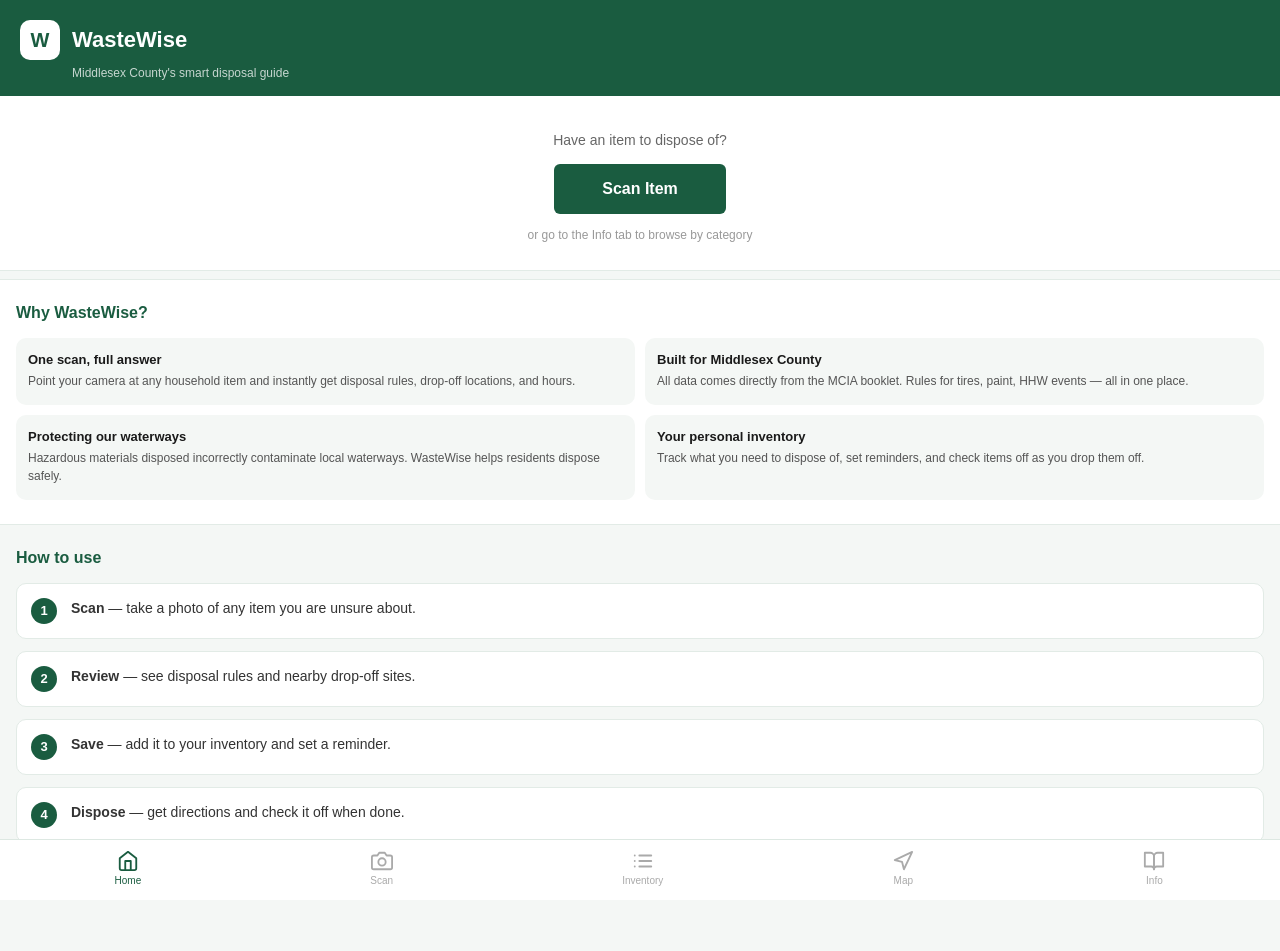
==== frontend/index.html @ 9fe2bf9d "add scanner page UI" ====
<!DOCTYPE html>
<html lang="en">
<head>
  <meta charset="UTF-8" />
  <meta name="viewport" content="width=device-width, initial-scale=1.0" />
  <title>WasteWise — Middlesex County</title>
  <link rel="stylesheet" href="css/style.css" />
</head>
<body>

  <!-- BANNER -->
  <header class="header">
    <div class="header-inner">
      <div class="logo-mark">W</div>
      <div class="logo-text">WasteWise</div>
    </div>
    <p class="tagline">Middlesex County's smart disposal guide</p>
  </header>

  <!-- SCANNER BUTTON -->
  <section class="hero">
    <p class="hero-label">Have an item to dispose of?</p>
    <a href="scanner.html" class="scan-btn">Scan Item</a>
    <p class="hero-or">or go to the Info tab to browse by category</p>
  </section>

  <!-- CATEGORY GRID --NOW DELETED!!!>
  

  <!-- WHY US -->
  <section class="why-us">
    <h2>Why WasteWise?</h2>
    <div class="why-grid">
      <div class="why-card">
        <div class="why-title">One scan, full answer</div>
        <div class="why-desc">Point your camera at any household item and instantly get disposal rules, drop-off locations, and hours.</div>
      </div>
      <div class="why-card">
        <div class="why-title">Built for Middlesex County</div>
        <div class="why-desc">All data comes directly from the MCIA booklet. Rules for tires, paint, HHW events — all in one place.</div>
      </div>
      <div class="why-card">
        <div class="why-title">Protecting our waterways</div>
        <div class="why-desc">Hazardous materials disposed incorrectly contaminate local waterways. WasteWise helps residents dispose safely.</div>
      </div>
      <div class="why-card">
        <div class="why-title">Your personal inventory</div>
        <div class="why-desc">Track what you need to dispose of, set reminders, and check items off as you drop them off.</div>
      </div>
    </div>
  </section>

  <!-- HOW TO USE -->
  <section class="how-to">
    <h2>How to use</h2>
    <ol class="how-list">
      <li><span class="how-num">1</span><div><strong>Scan</strong> — take a photo of any item you are unsure about.</div></li>
      <li><span class="how-num">2</span><div><strong>Review</strong> — see disposal rules and nearby drop-off sites.</div></li>
      <li><span class="how-num">3</span><div><strong>Save</strong> — add it to your inventory and set a reminder.</div></li>
      <li><span class="how-num">4</span><div><strong>Dispose</strong> — get directions and check it off when done.</div></li>
    </ol>
  </section>

  <!-- BOTTOM NAV -->
  <nav class="bottom-nav">
    <a href="index.html" class="nav-item active">
      <svg width="22" height="22" viewBox="0 0 24 24" fill="none" stroke="currentColor" stroke-width="2" stroke-linecap="round" stroke-linejoin="round"><path d="M3 9l9-7 9 7v11a2 2 0 0 1-2 2H5a2 2 0 0 1-2-2z"/><polyline points="9 22 9 12 15 12 15 22"/></svg>
      <span>Home</span>
    </a>
    <a href="scanner.html" class="nav-item">
      <svg width="22" height="22" viewBox="0 0 24 24" fill="none" stroke="currentColor" stroke-width="2" stroke-linecap="round" stroke-linejoin="round"><path d="M23 19a2 2 0 0 1-2 2H3a2 2 0 0 1-2-2V8a2 2 0 0 1 2-2h4l2-3h6l2 3h4a2 2 0 0 1 2 2z"/><circle cx="12" cy="13" r="4"/></svg>
      <span>Scan</span>
    </a>
    <a href="inventory.html" class="nav-item">
      <svg width="22" height="22" viewBox="0 0 24 24" fill="none" stroke="currentColor" stroke-width="2" stroke-linecap="round" stroke-linejoin="round"><line x1="8" y1="6" x2="21" y2="6"/><line x1="8" y1="12" x2="21" y2="12"/><line x1="8" y1="18" x2="21" y2="18"/><line x1="3" y1="6" x2="3.01" y2="6"/><line x1="3" y1="12" x2="3.01" y2="12"/><line x1="3" y1="18" x2="3.01" y2="18"/></svg>
      <span>Inventory</span>
    </a>
    <a href="map.html" class="nav-item">
      <svg width="22" height="22" viewBox="0 0 24 24" fill="none" stroke="currentColor" stroke-width="2" stroke-linecap="round" stroke-linejoin="round"><polygon points="3 11 22 2 13 21 11 13 3 11"/></svg>
      <span>Map</span>
    </a>
    <a href="info.html" class="nav-item">
      <svg width="22" height="22" viewBox="0 0 24 24" fill="none" stroke="currentColor" stroke-width="2" stroke-linecap="round" stroke-linejoin="round"><path d="M2 3h6a4 4 0 0 1 4 4v14a3 3 0 0 0-3-3H2z"/><path d="M22 3h-6a4 4 0 0 0-4 4v14a3 3 0 0 1 3-3h7z"/></svg>
      <span>Info</span>
    </a>
  </nav>

</body>
</html>
---- frontend/css/style.css ----
* {
    margin: 0;
    padding: 0;
    box-sizing: border-box;
  }
  
  body {
    font-family: -apple-system, BlinkMacSystemFont, "Segoe UI", sans-serif;
    background: #f4f7f5;
    color: #1a1a1a;
    padding-bottom: 80px;
  }
  
  a {
    text-decoration: none;
    color: inherit;
  }
  
  .header {
    background: #1a5c40;
    color: white;
    padding: 20px 20px 16px;
  }
  
  .header-inner {
    display: flex;
    align-items: center;
    gap: 12px;
  }
  
  .logo-mark {
    width: 40px;
    height: 40px;
    background: white;
    color: #1a5c40;
    border-radius: 10px;
    font-size: 20px;
    font-weight: 800;
    display: flex;
    align-items: center;
    justify-content: center;
  }
  
  .logo-text {
    font-size: 22px;
    font-weight: 700;
  }
  
  .tagline {
    font-size: 12px;
    opacity: 0.75;
    margin-top: 6px;
    margin-left: 52px;
  }
  
  .hero {
    background: white;
    text-align: center;
    padding: 36px 24px 28px;
    border-bottom: 1px solid #e2ebe6;
  }
  
  .hero-label {
    font-size: 14px;
    color: #666;
    margin-bottom: 16px;
  }
  
  .scan-btn {
    display: inline-block;
    background: #1a5c40;
    color: white;
    font-size: 16px;
    font-weight: 600;
    padding: 16px 48px;
    border-radius: 6px;
    transition: background 0.2s;
  }
  
  .scan-btn:hover {
    background: #144d35;
  }
  
  .hero-or {
    font-size: 12px;
    color: #999;
    margin-top: 14px;
  }
  
  .categories {
    padding: 20px 16px;
  }
  
  .cat-grid {
    display: grid;
    grid-template-columns: repeat(3, 1fr);
    gap: 8px;
  }
  
  .cat-btn {
    background: white;
    border: 1px solid #d8e6de;
    border-radius: 8px;
    padding: 14px 6px;
    text-align: center;
    font-size: 12px;
    font-weight: 500;
    color: #1a5c40;
    transition: background 0.15s;
  }
  
  .cat-btn:hover {
    background: #eaf3ee;
  }
  
  .why-us {
    padding: 24px 16px;
    background: white;
    border-top: 1px solid #e2ebe6;
    border-bottom: 1px solid #e2ebe6;
    margin-top: 8px;
  }
  
  .why-us h2,
  .how-to h2 {
    font-size: 16px;
    font-weight: 700;
    color: #1a5c40;
    margin-bottom: 16px;
  }
  
  .why-grid {
    display: grid;
    grid-template-columns: 1fr 1fr;
    gap: 10px;
  }
  
  .why-card {
    background: #f4f7f5;
    border-radius: 10px;
    padding: 14px 12px;
  }
  
  .why-title {
    font-size: 13px;
    font-weight: 600;
    margin-bottom: 5px;
  }
  
  .why-desc {
    font-size: 12px;
    color: #555;
    line-height: 1.55;
  }
  
  .how-to {
    padding: 24px 16px 28px;
  }
  
  .how-list {
    list-style: none;
    display: flex;
    flex-direction: column;
    gap: 12px;
  }
  
  .how-list li {
    display: flex;
    align-items: flex-start;
    gap: 14px;
    background: white;
    border-radius: 10px;
    padding: 14px;
    border: 1px solid #e2ebe6;
    font-size: 14px;
    color: #333;
    line-height: 1.5;
  }
  
  .how-num {
    width: 26px;
    height: 26px;
    background: #1a5c40;
    color: white;
    border-radius: 50%;
    font-size: 13px;
    font-weight: 700;
    display: flex;
    align-items: center;
    justify-content: center;
    flex-shrink: 0;
  }
  
  .bottom-nav {
    position: fixed;
    bottom: 0;
    left: 0;
    right: 0;
    background: white;
    border-top: 1px solid #dde8e2;
    display: flex;
    justify-content: space-around;
    padding: 10px 0 14px;
    z-index: 100;
  }
  
  .nav-item {
    display: flex;
    flex-direction: column;
    align-items: center;
    gap: 3px;
    color: #aaa;
    font-size: 10px;
    font-weight: 500;
  }
  
  .nav-item.active,
  .nav-item:hover {
    color: #1a5c40;
  }
  
  .nav-item span {
    font-size: 10px;
  }

  /* ── Scanner page ── */
.scanner-wrap {
    padding: 24px 16px;
    max-width: 480px;
    margin: 0 auto;
  }
  
  .scanner-instruction {
    font-size: 15px;
    color: #444;
    line-height: 1.6;
    text-align: center;
    margin-bottom: 24px;
  }
  
  .upload-box {
    display: flex;
    flex-direction: column;
    align-items: center;
    justify-content: center;
    gap: 14px;
    border: 2px dashed #a8cdbf;
    border-radius: 14px;
    padding: 48px 24px;
    cursor: pointer;
    background: white;
    transition: background 0.15s;
  }
  
  .upload-box:hover {
    background: #eaf3ee;
  }
  
  .upload-label {
    font-size: 14px;
    color: #1a5c40;
    font-weight: 500;
    text-align: center;
  }
  
  .preview-img {
    width: 100%;
    border-radius: 12px;
    margin-bottom: 16px;
    object-fit: cover;
    max-height: 300px;
  }
  
  .analyzing-msg {
    text-align: center;
    font-size: 15px;
    color: #1a5c40;
    font-weight: 500;
    padding: 16px;
    animation: pulse 1.5s ease-in-out infinite;
  }
  
  @keyframes pulse {
    0%, 100% { opacity: 1; }
    50% { opacity: 0.4; }
  }
  
  .result-card {
    background: #1a5c40;
    color: white;
    border-radius: 12px;
    padding: 20px;
    margin-bottom: 16px;
  }
  
  .result-item-name {
    font-size: 20px;
    font-weight: 700;
    margin-bottom: 4px;
  }
  
  .result-category {
    font-size: 13px;
    opacity: 0.8;
  }
  
  .result-section {
    background: white;
    border-radius: 12px;
    padding: 16px;
    margin-bottom: 12px;
    border: 1px solid #e2ebe6;
  }
  
  .result-section-title {
    font-size: 12px;
    font-weight: 700;
    text-transform: uppercase;
    letter-spacing: 0.06em;
    color: #1a5c40;
    margin-bottom: 10px;
  }
  
  .result-rules {
    font-size: 14px;
    color: #333;
    line-height: 1.6;
  }
  
  .location-card {
    border: 1px solid #e2ebe6;
    border-radius: 10px;
    padding: 12px 14px;
    margin-bottom: 8px;
    background: #f9fbfa;
  }
  
  .location-name {
    font-size: 14px;
    font-weight: 600;
    color: #1a1a1a;
    margin-bottom: 4px;
  }
  
  .location-address {
    font-size: 12px;
    color: #666;
    margin-bottom: 4px;
  }
  
  .location-hours {
    font-size: 12px;
    color: #1a5c40;
    font-weight: 500;
    margin-bottom: 8px;
  }
  
  .directions-btn {
    font-size: 12px;
    color: white;
    background: #1a5c40;
    border: none;
    border-radius: 6px;
    padding: 6px 14px;
    cursor: pointer;
    font-weight: 500;
  }
  
  .result-actions {
    display: flex;
    flex-direction: column;
    gap: 10px;
    margin-top: 16px;
  }
  
  .action-btn {
    width: 100%;
    padding: 15px;
    border-radius: 8px;
    font-size: 15px;
    font-weight: 600;
    cursor: pointer;
    border: none;
    transition: background 0.2s;
  }
  
  .action-btn.primary {
    background: #1a5c40;
    color: white;
  }
  
  .action-btn.secondary {
    background: white;
    color: #1a5c40;
    border: 1px solid #1a5c40;
  }
  
  .rescan-btn {
    display: block;
    width: 100%;
    margin-top: 12px;
    padding: 12px;
    background: white;
    border: 1px solid #1a5c40;
    color: #1a5c40;
    border-radius: 8px;
    font-size: 14px;
    font-weight: 500;
    cursor: pointer;
  }
  
  .error-msg {
    background: #fff0f0;
    border: 1px solid #f5c6c6;
    border-radius: 10px;
    padding: 16px;
    font-size: 14px;
    color: #c0392b;
    text-align: center;
    margin-bottom: 16px;
    line-height: 1.5;
  }
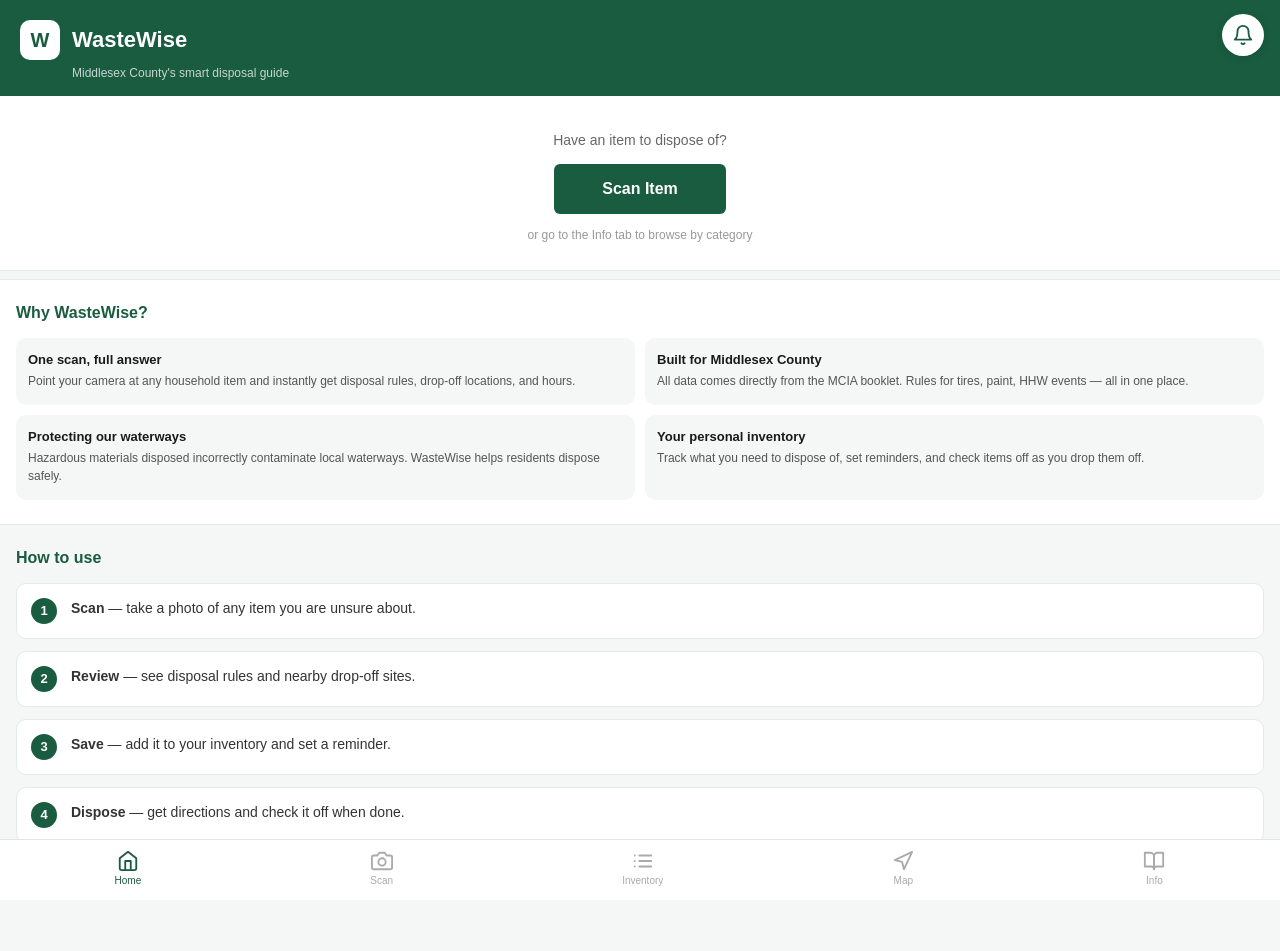
==== commit facbe8b5: "add reminders page and homepage bell" ====
--- a/frontend/index.html
+++ b/frontend/index.html
@@ -7,6 +7,12 @@
   <link rel="stylesheet" href="css/style.css" />
 </head>
 <body>
+
+  <!-- REMINDER BELL -->
+  <a href="notifications.html" class="reminder-bell" aria-label="Reminders">
+    <svg width="22" height="22" viewBox="0 0 24 24" fill="none" stroke="currentColor" stroke-width="2" stroke-linecap="round" stroke-linejoin="round"><path d="M18 8A6 6 0 0 0 6 8c0 7-3 9-3 9h18s-3-2-3-9"/><path d="M13.73 21a2 2 0 0 1-3.46 0"/></svg>
+    <span id="reminder-badge" class="reminder-badge"></span>
+  </a>
 
   <!-- BANNER -->
   <header class="header">
@@ -23,9 +29,6 @@
     <a href="scanner.html" class="scan-btn">Scan Item</a>
     <p class="hero-or">or go to the Info tab to browse by category</p>
   </section>
-
-  <!-- CATEGORY GRID --NOW DELETED!!!>
-  
 
   <!-- WHY US -->
   <section class="why-us">
@@ -85,5 +88,6 @@
     </a>
   </nav>
 
+  <script src="js/reminders.js"></script>
 </body>
 </html>
--- a/frontend/css/style.css
+++ b/frontend/css/style.css
@@ -419,4 +419,351 @@
     text-align: center;
     margin-bottom: 16px;
     line-height: 1.5;
-  }+  }
+
+  /* ── Inventory page ── */
+.page-wrap {
+  padding: 24px 16px;
+  max-width: 480px;
+  margin: 0 auto;
+}
+
+.page-title-row {
+  display: flex;
+  align-items: center;
+  justify-content: space-between;
+  margin-bottom: 16px;
+}
+
+.page-title {
+  font-size: 22px;
+  font-weight: 700;
+  color: #0f3d2b;
+}
+
+.clear-btn {
+  font-size: 12px;
+  color: #1a5c40;
+  background: none;
+  border: 1px solid #1a5c40;
+  border-radius: 6px;
+  padding: 6px 12px;
+  cursor: pointer;
+}
+
+.filter-tabs {
+  display: flex;
+  gap: 8px;
+  margin-bottom: 20px;
+}
+
+.filter-tab {
+  padding: 8px 16px;
+  border-radius: 99px;
+  border: 1px solid #d8e6de;
+  background: white;
+  font-size: 13px;
+  font-weight: 500;
+  color: #555;
+  cursor: pointer;
+}
+
+.filter-tab.active {
+  background: #1a5c40;
+  color: white;
+  border-color: #1a5c40;
+}
+
+.empty-state {
+  text-align: center;
+  padding: 48px 24px;
+}
+
+.empty-icon {
+  font-size: 32px;
+  margin-bottom: 12px;
+  color: #ccc;
+}
+
+.empty-title {
+  font-size: 16px;
+  font-weight: 600;
+  color: #333;
+  margin-bottom: 6px;
+}
+
+.empty-desc {
+  font-size: 14px;
+  color: #888;
+}
+
+.inventory-card {
+  background: white;
+  border: 1px solid #e2ebe6;
+  border-radius: 12px;
+  padding: 16px;
+  margin-bottom: 12px;
+}
+
+.inventory-card.disposed {
+  opacity: 0.5;
+}
+
+.inv-card-top {
+  display: flex;
+  justify-content: space-between;
+  align-items: flex-start;
+  margin-bottom: 10px;
+}
+
+.inv-item-name {
+  font-size: 16px;
+  font-weight: 600;
+  color: #1a1a1a;
+  margin-bottom: 3px;
+  text-transform: capitalize;
+}
+
+.inv-category {
+  font-size: 12px;
+  color: #1a5c40;
+  font-weight: 500;
+  margin-bottom: 3px;
+}
+
+.inv-date {
+  font-size: 11px;
+  color: #aaa;
+}
+
+.inv-rules {
+  font-size: 13px;
+  color: #555;
+  line-height: 1.5;
+  margin-bottom: 10px;
+}
+
+.inv-location {
+  background: #f4f7f5;
+  border-radius: 8px;
+  padding: 10px 12px;
+}
+
+.inv-location-name {
+  font-size: 13px;
+  font-weight: 600;
+  color: #1a1a1a;
+  margin-bottom: 2px;
+}
+
+.inv-location-address {
+  font-size: 12px;
+  color: #666;
+  margin-bottom: 8px;
+}
+
+.checkbox-wrap {
+  display: flex;
+  align-items: center;
+  cursor: pointer;
+}
+
+.checkbox-wrap input {
+  width: 20px;
+  height: 20px;
+  accent-color: #1a5c40;
+  cursor: pointer;
+}
+  /* ── Info page ── */
+.info-grid {
+  display: grid;
+  grid-template-columns: repeat(3, 1fr);
+  gap: 8px;
+  margin-bottom: 24px;
+}
+
+.info-cat-btn {
+  background: white;
+  border: 1px solid #d8e6de;
+  border-radius: 8px;
+  padding: 14px 6px;
+  text-align: center;
+  font-size: 12px;
+  font-weight: 500;
+  color: #1a5c40;
+  cursor: pointer;
+  transition: background 0.15s;
+}
+
+.info-cat-btn:hover {
+  background: #eaf3ee;
+}
+
+.cat-detail {
+  background: white;
+  border: 1px solid #e2ebe6;
+  border-radius: 12px;
+  padding: 20px;
+  margin-bottom: 24px;
+}
+
+.back-btn {
+  font-size: 13px;
+  color: #1a5c40;
+  background: none;
+  border: none;
+  cursor: pointer;
+  padding: 0;
+  margin-bottom: 14px;
+  font-weight: 500;
+}
+
+.cat-detail-name {
+  font-size: 18px;
+  font-weight: 700;
+  color: #0f3d2b;
+  margin-bottom: 8px;
+}
+
+.cat-detail-rules {
+  font-size: 14px;
+  color: #444;
+  line-height: 1.6;
+  margin-bottom: 16px;
+}
+
+.cat-detail-section {
+  font-size: 11px;
+  font-weight: 700;
+  text-transform: uppercase;
+  letter-spacing: 0.06em;
+  color: #1a5c40;
+  margin-bottom: 6px;
+  margin-top: 12px;
+}
+
+.cat-detail-list {
+  padding-left: 18px;
+  margin: 0 0 8px;
+}
+
+.cat-detail-list li {
+  font-size: 13px;
+  color: #444;
+  line-height: 1.7;
+}
+
+/* ── Chatbot ── */
+.chatbot-wrap {
+  background: white;
+  border: 1px solid #e2ebe6;
+  border-radius: 12px;
+  padding: 20px;
+  margin-bottom: 24px;
+}
+
+.chatbot-title {
+  font-size: 16px;
+  font-weight: 700;
+  color: #0f3d2b;
+  margin-bottom: 4px;
+}
+
+.chatbot-subtitle {
+  font-size: 13px;
+  color: #888;
+  margin-bottom: 16px;
+}
+
+.chat-messages {
+  display: flex;
+  flex-direction: column;
+  gap: 10px;
+  margin-bottom: 14px;
+  max-height: 300px;
+  overflow-y: auto;
+}
+
+.chat-bubble {
+  padding: 10px 14px;
+  border-radius: 12px;
+  font-size: 14px;
+  line-height: 1.5;
+  max-width: 85%;
+}
+
+.chat-bubble.assistant {
+  background: #f4f7f5;
+  color: #1a1a1a;
+  align-self: flex-start;
+}
+
+.chat-bubble.user {
+  background: #1a5c40;
+  color: white;
+  align-self: flex-end;
+}
+
+.chat-bubble.thinking {
+  opacity: 0.5;
+  font-style: italic;
+}
+
+.chat-input-row {
+  display: flex;
+  gap: 8px;
+}
+
+.chat-input {
+  flex: 1;
+  padding: 10px 14px;
+  border: 1px solid #d8e6de;
+  border-radius: 8px;
+  font-size: 14px;
+  outline: none;
+}
+
+.chat-input:focus {
+  border-color: #1a5c40;
+}
+
+.chat-send-btn {
+  background: #1a5c40;
+  color: white;
+  border: none;
+  border-radius: 8px;
+  padding: 10px 18px;
+  font-size: 14px;
+  font-weight: 500;
+  cursor: pointer;
+}
+/* ---------- Reminders page ---------- */
+.notif-header { display: flex; align-items: center; gap: 12px; padding: 20px 16px 8px; }
+.notif-header h1 { margin: 0; font-size: 1.5rem; color: #1a5c40; }
+.notif-back { color: #1a5c40; display: flex; }
+.notif-main { padding: 0 16px 100px; max-width: 600px; margin: 0 auto; }
+.notif-settings { background: #fff; border: 1px solid #e3ebe6; border-radius: 12px; padding: 4px 16px; margin-bottom: 8px; }
+.notif-row { display: flex; justify-content: space-between; align-items: center; gap: 12px; padding: 12px 0; }
+.notif-row + .notif-row { border-top: 1px solid #eef3f0; }
+.notif-label { font-weight: 600; color: #1f2d27; }
+.notif-sub { font-size: 0.85rem; color: #6b7c74; margin-top: 2px; }
+.notif-btn { background: #1a5c40; color: #fff; border: none; border-radius: 8px; padding: 8px 14px; font-weight: 600; font-family: inherit; cursor: pointer; }
+.notif-btn:disabled { background: #b9cbc2; cursor: default; }
+.notif-btn.secondary { background: #fff; color: #1a5c40; border: 1px solid #1a5c40; }
+#freq { padding: 8px; border-radius: 8px; border: 1px solid #cfdcd5; font: inherit; }
+.notif-heading { font-size: 1rem; color: #1f2d27; margin: 20px 0 10px; display: flex; align-items: center; gap: 8px; }
+.notif-count { background: #c0392b; color: #fff; border-radius: 999px; font-size: 0.75rem; padding: 2px 8px; }
+.notif-card { background: #fff; border: 1px solid #e3ebe6; border-left: 4px solid #1a5c40; border-radius: 12px; padding: 14px 16px; margin-bottom: 10px; }
+.notif-card.overdue { border-left-color: #c0392b; }
+.notif-card-top { display: flex; justify-content: space-between; gap: 8px; }
+.notif-item { font-weight: 600; color: #1f2d27; }
+.notif-when { font-size: 0.8rem; color: #6b7c74; white-space: nowrap; }
+.notif-card.overdue .notif-when { color: #c0392b; font-weight: 600; }
+.notif-cat { font-size: 0.85rem; color: #6b7c74; margin: 4px 0 10px; }
+.notif-actions { display: flex; gap: 8px; flex-wrap: wrap; }
+.notif-actions .notif-btn { padding: 6px 12px; font-size: 0.85rem; }
+.notif-empty { text-align: center; color: #6b7c74; padding: 40px 16px; }
+
+/* ---------- Reminder bell (homepage) ---------- */
+.reminder-bell { position: fixed; top: 14px; right: 16px; width: 42px; height: 42px; border-radius: 50%; background: #fff; color: #1a5c40; display: flex; align-items: center; justify-content: center; box-shadow: 0 2px 8px rgba(0,0,0,0.12); z-index: 1000; }
+.reminder-badge { position: absolute; top: -2px; right: -2px; min-width: 18px; height: 18px; padding: 0 5px; border-radius: 9px; background: #c0392b; color: #fff; font-size: 0.7rem; font-weight: 700; display: none; align-items: center; justify-content: center; }
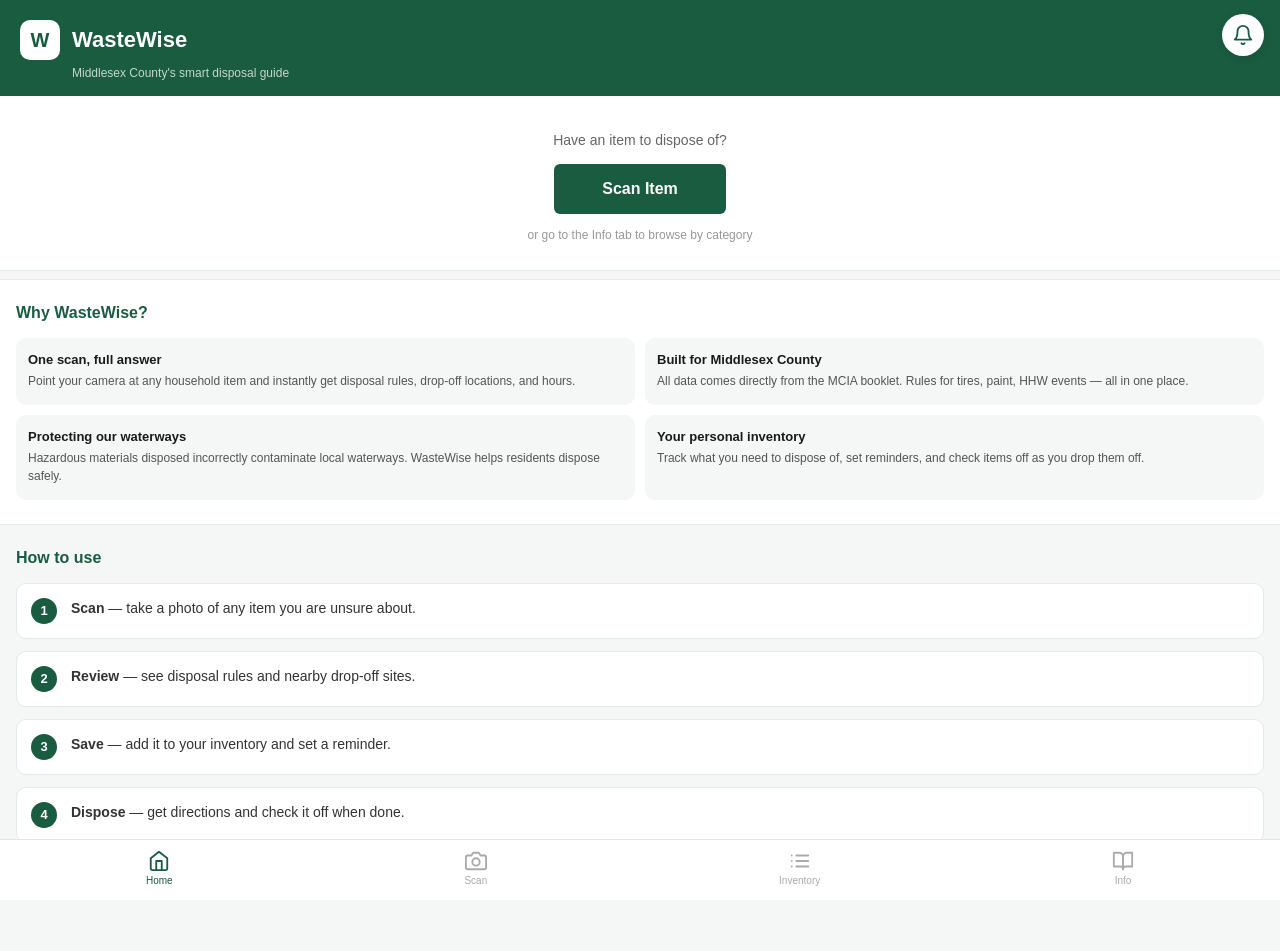
==== commit ac50ae3a: "remove map from nav" ====
--- a/frontend/index.html
+++ b/frontend/index.html
@@ -78,10 +78,7 @@
       <svg width="22" height="22" viewBox="0 0 24 24" fill="none" stroke="currentColor" stroke-width="2" stroke-linecap="round" stroke-linejoin="round"><line x1="8" y1="6" x2="21" y2="6"/><line x1="8" y1="12" x2="21" y2="12"/><line x1="8" y1="18" x2="21" y2="18"/><line x1="3" y1="6" x2="3.01" y2="6"/><line x1="3" y1="12" x2="3.01" y2="12"/><line x1="3" y1="18" x2="3.01" y2="18"/></svg>
       <span>Inventory</span>
     </a>
-    <a href="map.html" class="nav-item">
-      <svg width="22" height="22" viewBox="0 0 24 24" fill="none" stroke="currentColor" stroke-width="2" stroke-linecap="round" stroke-linejoin="round"><polygon points="3 11 22 2 13 21 11 13 3 11"/></svg>
-      <span>Map</span>
-    </a>
+
     <a href="info.html" class="nav-item">
       <svg width="22" height="22" viewBox="0 0 24 24" fill="none" stroke="currentColor" stroke-width="2" stroke-linecap="round" stroke-linejoin="round"><path d="M2 3h6a4 4 0 0 1 4 4v14a3 3 0 0 0-3-3H2z"/><path d="M22 3h-6a4 4 0 0 0-4 4v14a3 3 0 0 1 3-3h7z"/></svg>
       <span>Info</span>
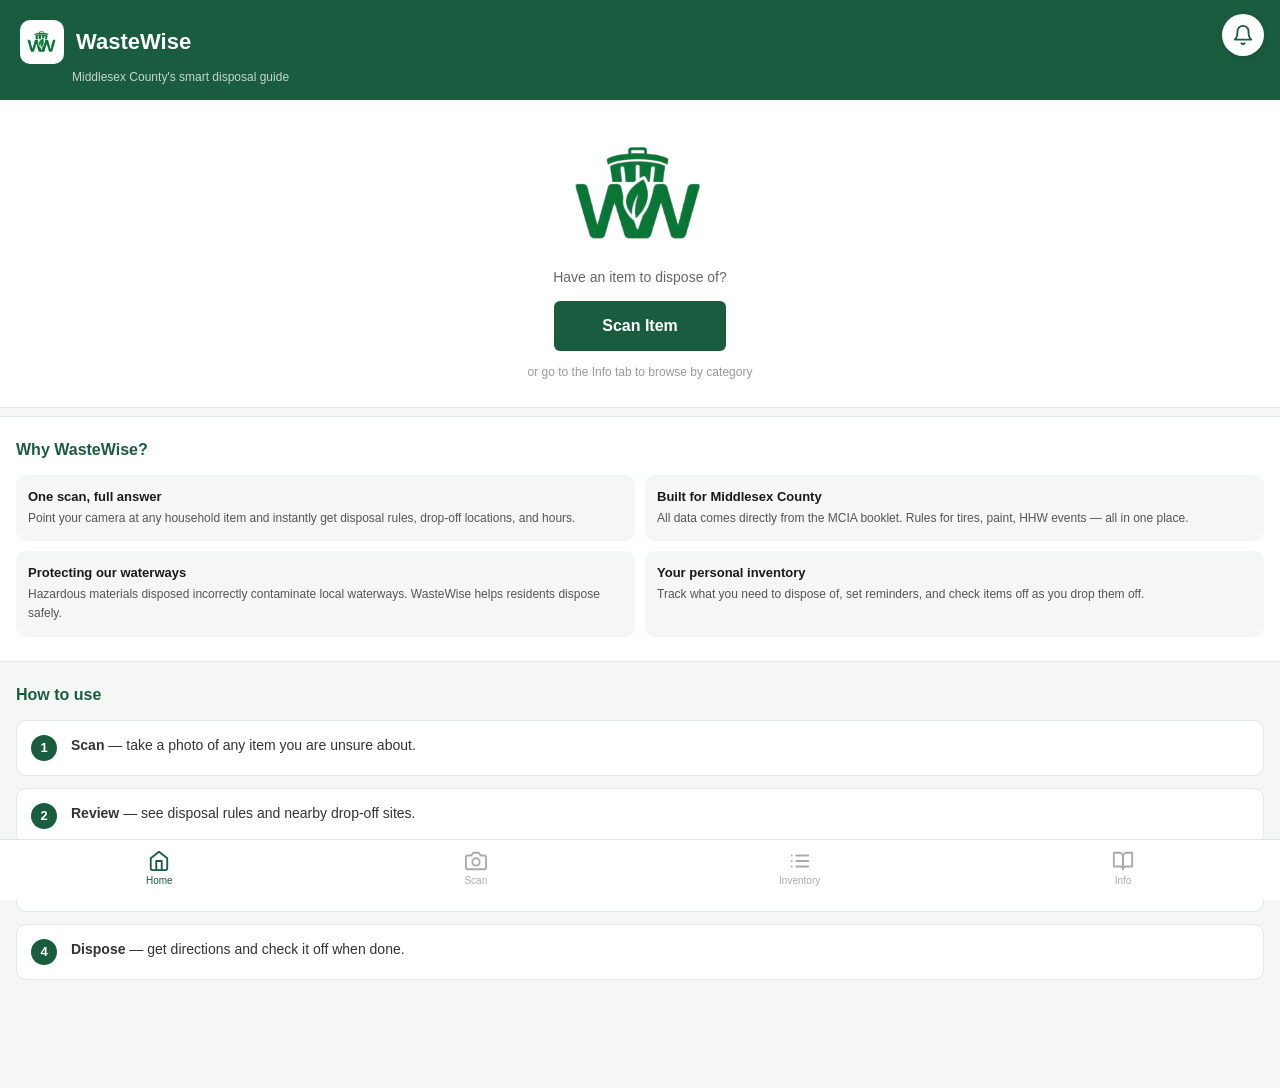
==== commit b6a94b12: "big logo on homepage" ====
--- a/frontend/index.html
+++ b/frontend/index.html
@@ -5,6 +5,7 @@
   <meta name="viewport" content="width=device-width, initial-scale=1.0" />
   <title>WasteWise — Middlesex County</title>
   <link rel="stylesheet" href="css/style.css" />
+  <link rel="icon" type="image/png" href="images/logo.png" />
 </head>
 <body>
 
@@ -17,7 +18,7 @@
   <!-- BANNER -->
   <header class="header">
     <div class="header-inner">
-      <div class="logo-mark">W</div>
+      <img src="images/logo.png" alt="WasteWise logo" class="logo-img" />
       <div class="logo-text">WasteWise</div>
     </div>
     <p class="tagline">Middlesex County's smart disposal guide</p>
@@ -25,6 +26,7 @@
 
   <!-- SCANNER BUTTON -->
   <section class="hero">
+    <img src="images/logo.png" alt="WasteWise" class="hero-logo" />
     <p class="hero-label">Have an item to dispose of?</p>
     <a href="scanner.html" class="scan-btn">Scan Item</a>
     <p class="hero-or">or go to the Info tab to browse by category</p>
--- a/frontend/css/style.css
+++ b/frontend/css/style.css
@@ -766,4 +766,21 @@
 
 /* ---------- Reminder bell (homepage) ---------- */
 .reminder-bell { position: fixed; top: 14px; right: 16px; width: 42px; height: 42px; border-radius: 50%; background: #fff; color: #1a5c40; display: flex; align-items: center; justify-content: center; box-shadow: 0 2px 8px rgba(0,0,0,0.12); z-index: 1000; }
-.reminder-badge { position: absolute; top: -2px; right: -2px; min-width: 18px; height: 18px; padding: 0 5px; border-radius: 9px; background: #c0392b; color: #fff; font-size: 0.7rem; font-weight: 700; display: none; align-items: center; justify-content: center; }+.reminder-badge { position: absolute; top: -2px; right: -2px; min-width: 18px; height: 18px; padding: 0 5px; border-radius: 9px; background: #c0392b; color: #fff; font-size: 0.7rem; font-weight: 700; display: none; align-items: center; justify-content: center; }
+/* ---------- Logo ---------- */
+.logo-img {
+  width: 44px;
+  height: 44px;
+  object-fit: contain;
+  background: #fff;
+  border-radius: 10px;
+  padding: 4px;
+  display: block;
+}
+.hero-logo {
+  display: block;
+  width: 160px;
+  max-width: 60%;
+  height: auto;
+  margin: 0 auto 16px;
+}
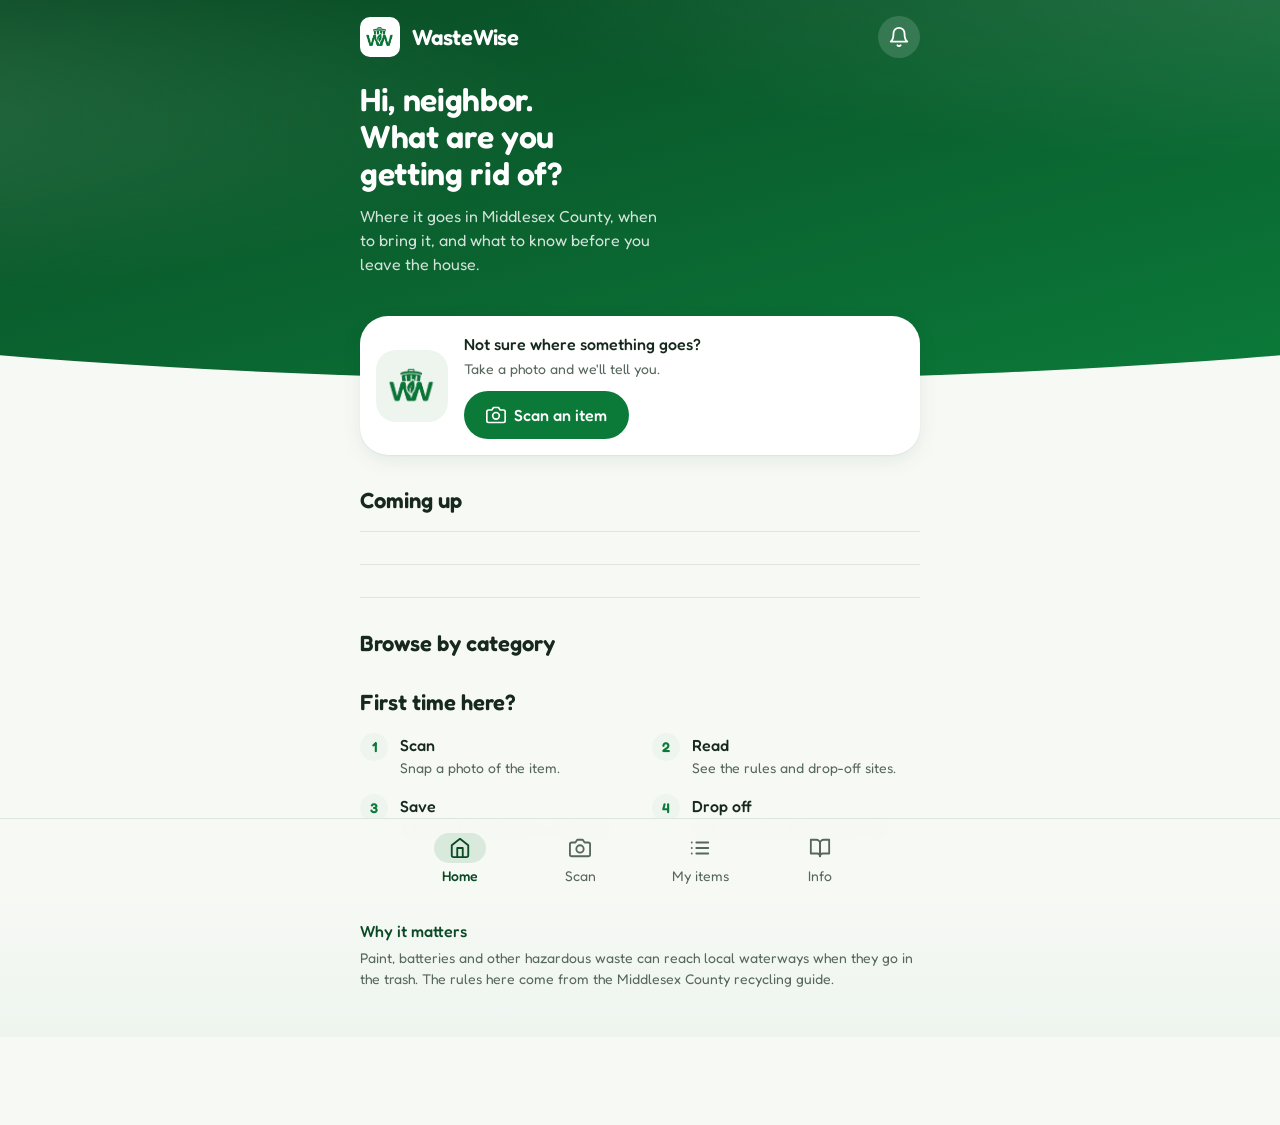
==== commit ad9f4daf: "Middlesex-only locations" ====
--- a/frontend/index.html
+++ b/frontend/index.html
@@ -3,70 +3,71 @@
 <head>
   <meta charset="UTF-8" />
   <meta name="viewport" content="width=device-width, initial-scale=1.0" />
-  <title>WasteWise — Middlesex County</title>
+  <title>WasteWise | Middlesex County</title>
   <link rel="stylesheet" href="css/style.css" />
   <link rel="icon" type="image/png" href="images/logo.png" />
 </head>
 <body>
 
-  <!-- REMINDER BELL -->
-  <a href="notifications.html" class="reminder-bell" aria-label="Reminders">
-    <svg width="22" height="22" viewBox="0 0 24 24" fill="none" stroke="currentColor" stroke-width="2" stroke-linecap="round" stroke-linejoin="round"><path d="M18 8A6 6 0 0 0 6 8c0 7-3 9-3 9h18s-3-2-3-9"/><path d="M13.73 21a2 2 0 0 1-3.46 0"/></svg>
-    <span id="reminder-badge" class="reminder-badge"></span>
-  </a>
+  <div class="home-band">
+    <div class="home-band-inner">
+      <header class="header">
+        <div class="header-inner">
+          <img src="images/logo.png" alt="" class="logo-img" />
+          <div class="logo-text">WasteWise</div>
+          <a href="notifications.html" class="reminder-bell" aria-label="Reminders">
+            <svg width="22" height="22" viewBox="0 0 24 24" fill="none" stroke="currentColor" stroke-width="2" stroke-linecap="round" stroke-linejoin="round"><path d="M18 8A6 6 0 0 0 6 8c0 7-3 9-3 9h18s-3-2-3-9"/><path d="M13.73 21a2 2 0 0 1-3.46 0"/></svg>
+            <span id="reminder-badge" class="reminder-badge"></span>
+          </a>
+        </div>
+      </header>
 
-  <!-- BANNER -->
-  <header class="header">
-    <div class="header-inner">
-      <img src="images/logo.png" alt="WasteWise logo" class="logo-img" />
-      <div class="logo-text">WasteWise</div>
+      <h1 class="home-greeting">Hi, neighbor. What are you getting rid of?</h1>
+      <p class="home-sub">Where it goes in Middlesex County, when to bring it, and what to know before you leave the house.</p>
     </div>
-    <p class="tagline">Middlesex County's smart disposal guide</p>
-  </header>
+  </div>
 
-  <!-- SCANNER BUTTON -->
   <section class="hero">
-    <img src="images/logo.png" alt="WasteWise" class="hero-logo" />
-    <p class="hero-label">Have an item to dispose of?</p>
-    <a href="scanner.html" class="scan-btn">Scan Item</a>
-    <p class="hero-or">or go to the Info tab to browse by category</p>
-  </section>
-
-  <!-- WHY US -->
-  <section class="why-us">
-    <h2>Why WasteWise?</h2>
-    <div class="why-grid">
-      <div class="why-card">
-        <div class="why-title">One scan, full answer</div>
-        <div class="why-desc">Point your camera at any household item and instantly get disposal rules, drop-off locations, and hours.</div>
-      </div>
-      <div class="why-card">
-        <div class="why-title">Built for Middlesex County</div>
-        <div class="why-desc">All data comes directly from the MCIA booklet. Rules for tires, paint, HHW events — all in one place.</div>
-      </div>
-      <div class="why-card">
-        <div class="why-title">Protecting our waterways</div>
-        <div class="why-desc">Hazardous materials disposed incorrectly contaminate local waterways. WasteWise helps residents dispose safely.</div>
-      </div>
-      <div class="why-card">
-        <div class="why-title">Your personal inventory</div>
-        <div class="why-desc">Track what you need to dispose of, set reminders, and check items off as you drop them off.</div>
+    <div class="hero-panel">
+      <img src="images/logo.png" alt="WasteWise logo" class="hero-logo" />
+      <div class="hero-copy">
+        <p class="hero-label">Not sure where something goes?</p>
+        <p class="hero-or">Take a photo and we'll tell you.</p>
+        <a href="scanner.html" class="scan-btn">
+          <svg width="20" height="20" viewBox="0 0 24 24" fill="none" stroke="currentColor" stroke-width="2" stroke-linecap="round" stroke-linejoin="round"><path d="M23 19a2 2 0 0 1-2 2H3a2 2 0 0 1-2-2V8a2 2 0 0 1 2-2h4l2-3h6l2 3h4a2 2 0 0 1 2 2z"/><circle cx="12" cy="13" r="4"/></svg>
+          Scan an item
+        </a>
       </div>
     </div>
   </section>
 
-  <!-- HOW TO USE -->
-  <section class="how-to">
-    <h2>How to use</h2>
+  <section class="home-section">
+    <h2 class="section-title">Coming up</h2>
+    <div class="status-list">
+      <div class="status-row" id="next-event"></div>
+      <a href="inventory.html" class="status-row" id="my-items-row"></a>
+    </div>
+  </section>
+
+  <section class="home-section">
+    <h2 class="section-title">Browse by category</h2>
+    <div id="category-groups"></div>
+  </section>
+
+  <section class="home-section">
+    <h2 class="section-title">First time here?</h2>
     <ol class="how-list">
-      <li><span class="how-num">1</span><div><strong>Scan</strong> — take a photo of any item you are unsure about.</div></li>
-      <li><span class="how-num">2</span><div><strong>Review</strong> — see disposal rules and nearby drop-off sites.</div></li>
-      <li><span class="how-num">3</span><div><strong>Save</strong> — add it to your inventory and set a reminder.</div></li>
-      <li><span class="how-num">4</span><div><strong>Dispose</strong> — get directions and check it off when done.</div></li>
+      <li><span class="how-num">1</span><div><strong>Scan</strong>Snap a photo of the item.</div></li>
+      <li><span class="how-num">2</span><div><strong>Read</strong>See the rules and drop-off sites.</div></li>
+      <li><span class="how-num">3</span><div><strong>Save</strong>Add it to My items for a reminder.</div></li>
+      <li><span class="how-num">4</span><div><strong>Drop off</strong>Get directions, then check it off.</div></li>
     </ol>
   </section>
 
-  <!-- BOTTOM NAV -->
+  <section class="why-band">
+    <p><strong>Why it matters</strong>Paint, batteries and other hazardous waste can reach local waterways when they go in the trash. The rules here come from the Middlesex County recycling guide.</p>
+  </section>
+
   <nav class="bottom-nav">
     <a href="index.html" class="nav-item active">
       <svg width="22" height="22" viewBox="0 0 24 24" fill="none" stroke="currentColor" stroke-width="2" stroke-linecap="round" stroke-linejoin="round"><path d="M3 9l9-7 9 7v11a2 2 0 0 1-2 2H5a2 2 0 0 1-2-2z"/><polyline points="9 22 9 12 15 12 15 22"/></svg>
@@ -78,9 +79,8 @@
     </a>
     <a href="inventory.html" class="nav-item">
       <svg width="22" height="22" viewBox="0 0 24 24" fill="none" stroke="currentColor" stroke-width="2" stroke-linecap="round" stroke-linejoin="round"><line x1="8" y1="6" x2="21" y2="6"/><line x1="8" y1="12" x2="21" y2="12"/><line x1="8" y1="18" x2="21" y2="18"/><line x1="3" y1="6" x2="3.01" y2="6"/><line x1="3" y1="12" x2="3.01" y2="12"/><line x1="3" y1="18" x2="3.01" y2="18"/></svg>
-      <span>Inventory</span>
+      <span>My items</span>
     </a>
-
     <a href="info.html" class="nav-item">
       <svg width="22" height="22" viewBox="0 0 24 24" fill="none" stroke="currentColor" stroke-width="2" stroke-linecap="round" stroke-linejoin="round"><path d="M2 3h6a4 4 0 0 1 4 4v14a3 3 0 0 0-3-3H2z"/><path d="M22 3h-6a4 4 0 0 0-4 4v14a3 3 0 0 1 3-3h7z"/></svg>
       <span>Info</span>
@@ -88,5 +88,6 @@
   </nav>
 
   <script src="js/reminders.js"></script>
+  <script src="js/home.js"></script>
 </body>
 </html>
--- a/frontend/css/style.css
+++ b/frontend/css/style.css
@@ -1,786 +1,542 @@
-* {
-    margin: 0;
-    padding: 0;
-    box-sizing: border-box;
-  }
-  
-  body {
-    font-family: -apple-system, BlinkMacSystemFont, "Segoe UI", sans-serif;
-    background: #f4f7f5;
-    color: #1a1a1a;
-    padding-bottom: 80px;
-  }
-  
-  a {
-    text-decoration: none;
-    color: inherit;
-  }
-  
-  .header {
-    background: #1a5c40;
-    color: white;
-    padding: 20px 20px 16px;
-  }
-  
-  .header-inner {
-    display: flex;
-    align-items: center;
-    gap: 12px;
-  }
-  
-  .logo-mark {
-    width: 40px;
-    height: 40px;
-    background: white;
-    color: #1a5c40;
-    border-radius: 10px;
-    font-size: 20px;
-    font-weight: 800;
-    display: flex;
-    align-items: center;
-    justify-content: center;
-  }
-  
-  .logo-text {
-    font-size: 22px;
-    font-weight: 700;
-  }
-  
-  .tagline {
-    font-size: 12px;
-    opacity: 0.75;
-    margin-top: 6px;
-    margin-left: 52px;
-  }
-  
-  .hero {
-    background: white;
-    text-align: center;
-    padding: 36px 24px 28px;
-    border-bottom: 1px solid #e2ebe6;
-  }
-  
-  .hero-label {
-    font-size: 14px;
-    color: #666;
-    margin-bottom: 16px;
-  }
-  
-  .scan-btn {
-    display: inline-block;
-    background: #1a5c40;
-    color: white;
-    font-size: 16px;
-    font-weight: 600;
-    padding: 16px 48px;
-    border-radius: 6px;
-    transition: background 0.2s;
-  }
-  
-  .scan-btn:hover {
-    background: #144d35;
-  }
-  
-  .hero-or {
-    font-size: 12px;
-    color: #999;
-    margin-top: 14px;
-  }
-  
-  .categories {
-    padding: 20px 16px;
-  }
-  
-  .cat-grid {
-    display: grid;
-    grid-template-columns: repeat(3, 1fr);
-    gap: 8px;
-  }
-  
-  .cat-btn {
-    background: white;
-    border: 1px solid #d8e6de;
-    border-radius: 8px;
-    padding: 14px 6px;
-    text-align: center;
-    font-size: 12px;
-    font-weight: 500;
-    color: #1a5c40;
-    transition: background 0.15s;
-  }
-  
-  .cat-btn:hover {
-    background: #eaf3ee;
-  }
-  
-  .why-us {
-    padding: 24px 16px;
-    background: white;
-    border-top: 1px solid #e2ebe6;
-    border-bottom: 1px solid #e2ebe6;
-    margin-top: 8px;
-  }
-  
-  .why-us h2,
-  .how-to h2 {
-    font-size: 16px;
-    font-weight: 700;
-    color: #1a5c40;
-    margin-bottom: 16px;
-  }
-  
-  .why-grid {
-    display: grid;
-    grid-template-columns: 1fr 1fr;
-    gap: 10px;
-  }
-  
-  .why-card {
-    background: #f4f7f5;
-    border-radius: 10px;
-    padding: 14px 12px;
-  }
-  
-  .why-title {
-    font-size: 13px;
-    font-weight: 600;
-    margin-bottom: 5px;
-  }
-  
-  .why-desc {
-    font-size: 12px;
-    color: #555;
-    line-height: 1.55;
-  }
-  
-  .how-to {
-    padding: 24px 16px 28px;
-  }
-  
-  .how-list {
-    list-style: none;
-    display: flex;
-    flex-direction: column;
-    gap: 12px;
-  }
-  
-  .how-list li {
-    display: flex;
-    align-items: flex-start;
-    gap: 14px;
-    background: white;
-    border-radius: 10px;
-    padding: 14px;
-    border: 1px solid #e2ebe6;
-    font-size: 14px;
-    color: #333;
-    line-height: 1.5;
-  }
-  
-  .how-num {
-    width: 26px;
-    height: 26px;
-    background: #1a5c40;
-    color: white;
-    border-radius: 50%;
-    font-size: 13px;
-    font-weight: 700;
-    display: flex;
-    align-items: center;
-    justify-content: center;
-    flex-shrink: 0;
-  }
-  
-  .bottom-nav {
-    position: fixed;
-    bottom: 0;
-    left: 0;
-    right: 0;
-    background: white;
-    border-top: 1px solid #dde8e2;
-    display: flex;
-    justify-content: space-around;
-    padding: 10px 0 14px;
-    z-index: 100;
-  }
-  
-  .nav-item {
-    display: flex;
-    flex-direction: column;
-    align-items: center;
-    gap: 3px;
-    color: #aaa;
-    font-size: 10px;
-    font-weight: 500;
-  }
-  
-  .nav-item.active,
-  .nav-item:hover {
-    color: #1a5c40;
-  }
-  
-  .nav-item span {
-    font-size: 10px;
-  }
-
-  /* ── Scanner page ── */
-.scanner-wrap {
-    padding: 24px 16px;
-    max-width: 480px;
-    margin: 0 auto;
-  }
-  
-  .scanner-instruction {
-    font-size: 15px;
-    color: #444;
-    line-height: 1.6;
-    text-align: center;
-    margin-bottom: 24px;
-  }
-  
-  .upload-box {
-    display: flex;
-    flex-direction: column;
-    align-items: center;
-    justify-content: center;
-    gap: 14px;
-    border: 2px dashed #a8cdbf;
-    border-radius: 14px;
-    padding: 48px 24px;
-    cursor: pointer;
-    background: white;
-    transition: background 0.15s;
-  }
-  
-  .upload-box:hover {
-    background: #eaf3ee;
-  }
-  
-  .upload-label {
-    font-size: 14px;
-    color: #1a5c40;
-    font-weight: 500;
-    text-align: center;
-  }
-  
-  .preview-img {
-    width: 100%;
-    border-radius: 12px;
-    margin-bottom: 16px;
-    object-fit: cover;
-    max-height: 300px;
-  }
-  
-  .analyzing-msg {
-    text-align: center;
-    font-size: 15px;
-    color: #1a5c40;
-    font-weight: 500;
-    padding: 16px;
-    animation: pulse 1.5s ease-in-out infinite;
-  }
-  
-  @keyframes pulse {
-    0%, 100% { opacity: 1; }
-    50% { opacity: 0.4; }
-  }
-  
-  .result-card {
-    background: #1a5c40;
-    color: white;
-    border-radius: 12px;
-    padding: 20px;
-    margin-bottom: 16px;
-  }
-  
-  .result-item-name {
-    font-size: 20px;
-    font-weight: 700;
-    margin-bottom: 4px;
-  }
-  
-  .result-category {
-    font-size: 13px;
-    opacity: 0.8;
-  }
-  
-  .result-section {
-    background: white;
-    border-radius: 12px;
-    padding: 16px;
-    margin-bottom: 12px;
-    border: 1px solid #e2ebe6;
-  }
-  
-  .result-section-title {
-    font-size: 12px;
-    font-weight: 700;
-    text-transform: uppercase;
-    letter-spacing: 0.06em;
-    color: #1a5c40;
-    margin-bottom: 10px;
-  }
-  
-  .result-rules {
-    font-size: 14px;
-    color: #333;
-    line-height: 1.6;
-  }
-  
-  .location-card {
-    border: 1px solid #e2ebe6;
-    border-radius: 10px;
-    padding: 12px 14px;
-    margin-bottom: 8px;
-    background: #f9fbfa;
-  }
-  
-  .location-name {
-    font-size: 14px;
-    font-weight: 600;
-    color: #1a1a1a;
-    margin-bottom: 4px;
-  }
-  
-  .location-address {
-    font-size: 12px;
-    color: #666;
-    margin-bottom: 4px;
-  }
-  
-  .location-hours {
-    font-size: 12px;
-    color: #1a5c40;
-    font-weight: 500;
-    margin-bottom: 8px;
-  }
-  
-  .directions-btn {
-    font-size: 12px;
-    color: white;
-    background: #1a5c40;
-    border: none;
-    border-radius: 6px;
-    padding: 6px 14px;
-    cursor: pointer;
-    font-weight: 500;
-  }
-  
-  .result-actions {
-    display: flex;
-    flex-direction: column;
-    gap: 10px;
-    margin-top: 16px;
-  }
-  
-  .action-btn {
-    width: 100%;
-    padding: 15px;
-    border-radius: 8px;
-    font-size: 15px;
-    font-weight: 600;
-    cursor: pointer;
-    border: none;
-    transition: background 0.2s;
-  }
-  
-  .action-btn.primary {
-    background: #1a5c40;
-    color: white;
-  }
-  
-  .action-btn.secondary {
-    background: white;
-    color: #1a5c40;
-    border: 1px solid #1a5c40;
-  }
-  
-  .rescan-btn {
-    display: block;
-    width: 100%;
-    margin-top: 12px;
-    padding: 12px;
-    background: white;
-    border: 1px solid #1a5c40;
-    color: #1a5c40;
-    border-radius: 8px;
-    font-size: 14px;
-    font-weight: 500;
-    cursor: pointer;
-  }
-  
-  .error-msg {
-    background: #fff0f0;
-    border: 1px solid #f5c6c6;
-    border-radius: 10px;
-    padding: 16px;
-    font-size: 14px;
-    color: #c0392b;
-    text-align: center;
-    margin-bottom: 16px;
-    line-height: 1.5;
-  }
-
-  /* ── Inventory page ── */
-.page-wrap {
-  padding: 24px 16px;
-  max-width: 480px;
-  margin: 0 auto;
-}
-
-.page-title-row {
-  display: flex;
+/* =========================================================
+   WasteWise — shared styles
+   Palette is built from the logo green (#0b7a39) only.
+   Type: Fredoka, four sizes.
+   ========================================================= */
+
+@import url("https://fonts.googleapis.com/css2?family=Fredoka:wght@400;500;600&display=swap");
+
+:root {
+  --leaf: #0b7a39;
+  --leaf-hover: #096a31;
+  --forest: #0a4a25;
+  --moss: #4d8a62;
+  --sage: #d9eadc;
+  --mist: #eef5ef;
+
+  --paper: #f7f9f5;
+  --white: #ffffff;
+  --ink: #17291e;
+  --ink-soft: #56675c;
+  --line: #dde6de;
+
+  --alert: #b8432f;
+  --alert-soft: #f8e7e3;
+
+  --font: "Fredoka", system-ui, -apple-system, "Segoe UI", sans-serif;
+  --t-display: 2rem;
+  --t-title: 1.375rem;
+  --t-body: 1rem;
+  --t-small: 0.875rem;
+
+  --s1: 4px; --s2: 8px; --s3: 12px; --s4: 16px; --s5: 24px; --s6: 32px; --s7: 48px;
+
+  --r-sm: 10px;
+  --r-md: 16px;
+  --r-lg: 28px;
+  --r-pill: 999px;
+
+  --shadow: 0 1px 2px rgba(10, 74, 37, 0.06), 0 6px 20px rgba(10, 74, 37, 0.08);
+  --ease: 160ms ease;
+  --page: 560px;
+}
+
+/* ---------- Base ---------- */
+*, *::before, *::after { margin: 0; padding: 0; box-sizing: border-box; }
+
+body {
+  font-family: var(--font);
+  font-size: var(--t-body);
+  font-weight: 400;
+  line-height: 1.5;
+  color: var(--ink);
+  background: var(--paper);
+  padding-bottom: 88px;
+  -webkit-font-smoothing: antialiased;
+}
+
+a { color: inherit; text-decoration: none; }
+button, input, select, textarea { font: inherit; color: inherit; }
+img, svg { display: block; }
+
+:focus-visible { outline: 3px solid var(--moss); outline-offset: 2px; border-radius: 6px; }
+
+@media (prefers-reduced-motion: reduce) {
+  *, *::before, *::after { animation: none !important; transition: none !important; }
+}
+
+/* ---------- Buttons ---------- */
+.scan-btn, .action-btn, .rescan-btn, .directions-btn, .clear-btn, .chat-send-btn, .notif-btn {
+  display: inline-flex;
   align-items: center;
-  justify-content: space-between;
-  margin-bottom: 16px;
-}
-
-.page-title {
-  font-size: 22px;
-  font-weight: 700;
-  color: #0f3d2b;
-}
-
-.clear-btn {
-  font-size: 12px;
-  color: #1a5c40;
-  background: none;
-  border: 1px solid #1a5c40;
-  border-radius: 6px;
-  padding: 6px 12px;
-  cursor: pointer;
-}
-
-.filter-tabs {
-  display: flex;
-  gap: 8px;
-  margin-bottom: 20px;
-}
-
-.filter-tab {
-  padding: 8px 16px;
-  border-radius: 99px;
-  border: 1px solid #d8e6de;
-  background: white;
-  font-size: 13px;
-  font-weight: 500;
-  color: #555;
-  cursor: pointer;
-}
-
-.filter-tab.active {
-  background: #1a5c40;
-  color: white;
-  border-color: #1a5c40;
-}
-
-.empty-state {
-  text-align: center;
-  padding: 48px 24px;
-}
-
-.empty-icon {
-  font-size: 32px;
-  margin-bottom: 12px;
-  color: #ccc;
-}
-
-.empty-title {
-  font-size: 16px;
-  font-weight: 600;
-  color: #333;
-  margin-bottom: 6px;
-}
-
-.empty-desc {
-  font-size: 14px;
-  color: #888;
-}
-
-.inventory-card {
-  background: white;
-  border: 1px solid #e2ebe6;
-  border-radius: 12px;
-  padding: 16px;
-  margin-bottom: 12px;
-}
-
-.inventory-card.disposed {
-  opacity: 0.5;
-}
-
-.inv-card-top {
-  display: flex;
-  justify-content: space-between;
-  align-items: flex-start;
-  margin-bottom: 10px;
-}
-
-.inv-item-name {
-  font-size: 16px;
-  font-weight: 600;
-  color: #1a1a1a;
-  margin-bottom: 3px;
-  text-transform: capitalize;
-}
-
-.inv-category {
-  font-size: 12px;
-  color: #1a5c40;
-  font-weight: 500;
-  margin-bottom: 3px;
-}
-
-.inv-date {
-  font-size: 11px;
-  color: #aaa;
-}
-
-.inv-rules {
-  font-size: 13px;
-  color: #555;
-  line-height: 1.5;
-  margin-bottom: 10px;
-}
-
-.inv-location {
-  background: #f4f7f5;
-  border-radius: 8px;
-  padding: 10px 12px;
-}
-
-.inv-location-name {
-  font-size: 13px;
-  font-weight: 600;
-  color: #1a1a1a;
-  margin-bottom: 2px;
-}
-
-.inv-location-address {
-  font-size: 12px;
-  color: #666;
-  margin-bottom: 8px;
-}
-
-.checkbox-wrap {
-  display: flex;
-  align-items: center;
-  cursor: pointer;
-}
-
-.checkbox-wrap input {
-  width: 20px;
-  height: 20px;
-  accent-color: #1a5c40;
-  cursor: pointer;
-}
-  /* ── Info page ── */
-.info-grid {
-  display: grid;
-  grid-template-columns: repeat(3, 1fr);
-  gap: 8px;
-  margin-bottom: 24px;
-}
-
-.info-cat-btn {
-  background: white;
-  border: 1px solid #d8e6de;
-  border-radius: 8px;
-  padding: 14px 6px;
-  text-align: center;
-  font-size: 12px;
-  font-weight: 500;
-  color: #1a5c40;
-  cursor: pointer;
-  transition: background 0.15s;
-}
-
-.info-cat-btn:hover {
-  background: #eaf3ee;
-}
-
-.cat-detail {
-  background: white;
-  border: 1px solid #e2ebe6;
-  border-radius: 12px;
-  padding: 20px;
-  margin-bottom: 24px;
-}
-
-.back-btn {
-  font-size: 13px;
-  color: #1a5c40;
-  background: none;
+  justify-content: center;
+  gap: var(--s2);
   border: none;
-  cursor: pointer;
-  padding: 0;
-  margin-bottom: 14px;
-  font-weight: 500;
-}
-
-.cat-detail-name {
-  font-size: 18px;
-  font-weight: 700;
-  color: #0f3d2b;
-  margin-bottom: 8px;
-}
-
-.cat-detail-rules {
-  font-size: 14px;
-  color: #444;
-  line-height: 1.6;
-  margin-bottom: 16px;
-}
-
-.cat-detail-section {
-  font-size: 11px;
-  font-weight: 700;
-  text-transform: uppercase;
-  letter-spacing: 0.06em;
-  color: #1a5c40;
-  margin-bottom: 6px;
-  margin-top: 12px;
-}
-
-.cat-detail-list {
-  padding-left: 18px;
-  margin: 0 0 8px;
-}
-
-.cat-detail-list li {
-  font-size: 13px;
-  color: #444;
-  line-height: 1.7;
-}
-
-/* ── Chatbot ── */
-.chatbot-wrap {
-  background: white;
-  border: 1px solid #e2ebe6;
-  border-radius: 12px;
-  padding: 20px;
-  margin-bottom: 24px;
-}
-
-.chatbot-title {
-  font-size: 16px;
-  font-weight: 700;
-  color: #0f3d2b;
-  margin-bottom: 4px;
-}
-
-.chatbot-subtitle {
-  font-size: 13px;
-  color: #888;
-  margin-bottom: 16px;
-}
-
-.chat-messages {
-  display: flex;
-  flex-direction: column;
-  gap: 10px;
-  margin-bottom: 14px;
-  max-height: 300px;
-  overflow-y: auto;
-}
-
-.chat-bubble {
-  padding: 10px 14px;
-  border-radius: 12px;
-  font-size: 14px;
-  line-height: 1.5;
-  max-width: 85%;
-}
-
-.chat-bubble.assistant {
-  background: #f4f7f5;
-  color: #1a1a1a;
-  align-self: flex-start;
-}
-
-.chat-bubble.user {
-  background: #1a5c40;
-  color: white;
-  align-self: flex-end;
-}
-
-.chat-bubble.thinking {
-  opacity: 0.5;
-  font-style: italic;
-}
-
-.chat-input-row {
-  display: flex;
-  gap: 8px;
-}
-
-.chat-input {
-  flex: 1;
-  padding: 10px 14px;
-  border: 1px solid #d8e6de;
-  border-radius: 8px;
-  font-size: 14px;
-  outline: none;
-}
-
-.chat-input:focus {
-  border-color: #1a5c40;
-}
-
-.chat-send-btn {
-  background: #1a5c40;
-  color: white;
-  border: none;
-  border-radius: 8px;
-  padding: 10px 18px;
-  font-size: 14px;
+  border-radius: var(--r-pill);
   font-weight: 500;
   cursor: pointer;
-}
-/* ---------- Reminders page ---------- */
-.notif-header { display: flex; align-items: center; gap: 12px; padding: 20px 16px 8px; }
-.notif-header h1 { margin: 0; font-size: 1.5rem; color: #1a5c40; }
-.notif-back { color: #1a5c40; display: flex; }
-.notif-main { padding: 0 16px 100px; max-width: 600px; margin: 0 auto; }
-.notif-settings { background: #fff; border: 1px solid #e3ebe6; border-radius: 12px; padding: 4px 16px; margin-bottom: 8px; }
-.notif-row { display: flex; justify-content: space-between; align-items: center; gap: 12px; padding: 12px 0; }
-.notif-row + .notif-row { border-top: 1px solid #eef3f0; }
-.notif-label { font-weight: 600; color: #1f2d27; }
-.notif-sub { font-size: 0.85rem; color: #6b7c74; margin-top: 2px; }
-.notif-btn { background: #1a5c40; color: #fff; border: none; border-radius: 8px; padding: 8px 14px; font-weight: 600; font-family: inherit; cursor: pointer; }
-.notif-btn:disabled { background: #b9cbc2; cursor: default; }
-.notif-btn.secondary { background: #fff; color: #1a5c40; border: 1px solid #1a5c40; }
-#freq { padding: 8px; border-radius: 8px; border: 1px solid #cfdcd5; font: inherit; }
-.notif-heading { font-size: 1rem; color: #1f2d27; margin: 20px 0 10px; display: flex; align-items: center; gap: 8px; }
-.notif-count { background: #c0392b; color: #fff; border-radius: 999px; font-size: 0.75rem; padding: 2px 8px; }
-.notif-card { background: #fff; border: 1px solid #e3ebe6; border-left: 4px solid #1a5c40; border-radius: 12px; padding: 14px 16px; margin-bottom: 10px; }
-.notif-card.overdue { border-left-color: #c0392b; }
-.notif-card-top { display: flex; justify-content: space-between; gap: 8px; }
-.notif-item { font-weight: 600; color: #1f2d27; }
-.notif-when { font-size: 0.8rem; color: #6b7c74; white-space: nowrap; }
-.notif-card.overdue .notif-when { color: #c0392b; font-weight: 600; }
-.notif-cat { font-size: 0.85rem; color: #6b7c74; margin: 4px 0 10px; }
-.notif-actions { display: flex; gap: 8px; flex-wrap: wrap; }
-.notif-actions .notif-btn { padding: 6px 12px; font-size: 0.85rem; }
-.notif-empty { text-align: center; color: #6b7c74; padding: 40px 16px; }
-
-/* ---------- Reminder bell (homepage) ---------- */
-.reminder-bell { position: fixed; top: 14px; right: 16px; width: 42px; height: 42px; border-radius: 50%; background: #fff; color: #1a5c40; display: flex; align-items: center; justify-content: center; box-shadow: 0 2px 8px rgba(0,0,0,0.12); z-index: 1000; }
-.reminder-badge { position: absolute; top: -2px; right: -2px; min-width: 18px; height: 18px; padding: 0 5px; border-radius: 9px; background: #c0392b; color: #fff; font-size: 0.7rem; font-weight: 700; display: none; align-items: center; justify-content: center; }
-/* ---------- Logo ---------- */
+  transition: background var(--ease), color var(--ease), transform var(--ease);
+}
+.scan-btn:active, .action-btn:active, .rescan-btn:active,
+.directions-btn:active, .chat-send-btn:active, .notif-btn:active { transform: scale(0.98); }
+
+.scan-btn, .action-btn.primary, .directions-btn, .chat-send-btn, .notif-btn {
+  background: var(--leaf);
+  color: var(--white);
+}
+.scan-btn:hover, .action-btn.primary:hover, .directions-btn:hover,
+.chat-send-btn:hover, .notif-btn:hover { background: var(--leaf-hover); }
+
+.action-btn.secondary, .rescan-btn, .clear-btn, .notif-btn.secondary {
+  background: var(--mist);
+  color: var(--forest);
+}
+.action-btn.secondary:hover, .rescan-btn:hover, .clear-btn:hover,
+.notif-btn.secondary:hover { background: var(--sage); }
+
+/* ---------- Header ---------- */
+.header { padding: var(--s4) var(--s4) var(--s3); background: var(--paper); }
+.header-inner {
+  display: flex;
+  align-items: center;
+  gap: var(--s3);
+  max-width: var(--page);
+  margin: 0 auto;
+}
+.home-band .header-inner { max-width: none; }
 .logo-img {
-  width: 44px;
-  height: 44px;
+  width: 40px;
+  height: 40px;
   object-fit: contain;
-  background: #fff;
-  border-radius: 10px;
-  padding: 4px;
-  display: block;
+  border-radius: var(--r-sm);
+  background: var(--white);
+  padding: 3px;
+  box-shadow: var(--shadow);
+}
+.logo-mark {
+  width: 40px; height: 40px;
+  display: grid; place-items: center;
+  border-radius: var(--r-sm);
+  background: var(--leaf); color: var(--white);
+  font-weight: 600;
+}
+.logo-text { font-size: var(--t-title); font-weight: 600; color: var(--forest); letter-spacing: -0.01em; }
+.tagline { max-width: var(--page); margin: var(--s1) auto 0; font-size: var(--t-small); color: var(--ink-soft); }
+
+/* ---------- Home: green band ---------- */
+.home-band {
+  position: relative;
+  overflow: hidden;
+  color: var(--white);
+  background:
+    radial-gradient(120% 90% at 110% -10%, rgba(255, 255, 255, 0.12), transparent 60%),
+    radial-gradient(90% 70% at -20% 30%, rgba(77, 138, 98, 0.45), transparent 70%),
+    linear-gradient(165deg, var(--forest) 0%, var(--leaf) 100%);
+  padding: var(--s4) var(--s4) 88px;
+  clip-path: ellipse(140% 100% at 50% 0%);
+}
+.home-band .header { background: transparent; padding: 0 0 var(--s5); }
+.home-band .logo-text { color: var(--white); }
+.home-band .logo-img { box-shadow: none; }
+.home-band-inner { max-width: var(--page); margin: 0 auto; }
+
+.home-greeting { font-size: var(--t-display); font-weight: 600; line-height: 1.15; letter-spacing: -0.01em; max-width: 14ch; }
+.home-sub { margin-top: var(--s3); color: rgba(255, 255, 255, 0.82); max-width: 34ch; }
+
+.reminder-bell {
+  position: relative;
+  margin-left: auto;
+  width: 42px; height: 42px;
+  display: grid; place-items: center;
+  border-radius: var(--r-pill);
+  color: var(--forest);
+  background: var(--mist);
+  transition: background var(--ease);
+}
+.home-band .reminder-bell { color: var(--white); background: rgba(255, 255, 255, 0.14); }
+.home-band .reminder-bell:hover { background: rgba(255, 255, 255, 0.24); }
+.reminder-badge {
+  position: absolute; top: -3px; right: -3px;
+  min-width: 20px; height: 20px; padding: 0 6px;
+  display: none; align-items: center; justify-content: center;
+  border-radius: var(--r-pill);
+  background: var(--alert); color: var(--white);
+  font-size: 12px; font-weight: 600;
+  border: 2px solid var(--forest);
+}
+
+/* ---------- Home: scan panel ---------- */
+.hero { position: relative; z-index: 1; max-width: calc(var(--page) + 32px); margin: -64px auto 0; padding: 0 var(--s4); }
+.hero-panel {
+  display: flex;
+  align-items: center;
+  gap: var(--s4);
+  padding: var(--s4);
+  background: var(--white);
+  border-radius: var(--r-lg);
+  box-shadow: var(--shadow);
 }
 .hero-logo {
-  display: block;
-  width: 160px;
-  max-width: 60%;
-  height: auto;
-  margin: 0 auto 16px;
+  width: 72px; height: 72px;
+  flex-shrink: 0;
+  object-fit: contain;
+  border-radius: 20px;
+  background: var(--mist);
+  padding: 8px;
+}
+.hero-copy { flex: 1; min-width: 0; }
+.hero-label { font-weight: 500; color: var(--ink); }
+.hero-or { font-size: var(--t-small); color: var(--ink-soft); margin-top: 2px; }
+.hero .scan-btn { margin-top: var(--s3); padding: 12px 22px; font-size: var(--t-body); }
+
+/* ---------- Home: sections ---------- */
+.home-section { max-width: calc(var(--page) + 32px); margin: 0 auto; padding: var(--s6) var(--s4) 0; }
+.section-title { font-size: var(--t-title); font-weight: 600; color: var(--ink); line-height: 1.25; }
+
+.status-list { margin-top: var(--s4); border-top: 1px solid var(--line); }
+.status-row { display: flex; align-items: flex-start; gap: var(--s4); padding: var(--s4) 0; border-bottom: 1px solid var(--line); }
+a.status-row:hover .status-head { color: var(--leaf); }
+.status-date {
+  flex-shrink: 0;
+  width: 56px;
+  padding: var(--s2) 0;
+  border-radius: var(--r-md);
+  background: var(--sage);
+  color: var(--forest);
+  text-align: center;
+  line-height: 1.1;
+}
+.status-date b { display: block; font-size: var(--t-title); font-weight: 600; }
+.status-date span { font-size: var(--t-small); }
+.status-icon {
+  flex-shrink: 0;
+  width: 56px; height: 56px;
+  display: grid; place-items: center;
+  border-radius: var(--r-md);
+  background: var(--mist);
+  color: var(--leaf);
+}
+.status-head { font-weight: 500; color: var(--ink); transition: color var(--ease); }
+.status-body { font-size: var(--t-small); color: var(--ink-soft); }
+.status-body a { color: var(--leaf); text-decoration: underline; text-underline-offset: 2px; }
+.status-due { color: var(--alert); font-weight: 500; }
+
+/* Category grid */
+.cat-group { margin-top: var(--s5); }
+.cat-group-title { font-weight: 500; color: var(--ink); }
+.cat-group-note { font-size: var(--t-small); color: var(--ink-soft); }
+.cat-grid { display: grid; grid-template-columns: repeat(2, 1fr); gap: var(--s2); margin-top: var(--s3); }
+.cat-btn {
+  display: flex;
+  align-items: center;
+  gap: var(--s3);
+  min-height: 64px;
+  padding: var(--s3);
+  border-radius: var(--r-md);
+  font-size: var(--t-small);
+  font-weight: 500;
+  line-height: 1.25;
+  transition: transform var(--ease), background var(--ease);
+}
+.cat-btn:hover { transform: translateY(-2px); }
+.cat-btn .cat-icon { flex-shrink: 0; width: 36px; height: 36px; display: grid; place-items: center; border-radius: var(--r-sm); }
+.cat-btn.careful { background: var(--sage); color: var(--forest); }
+.cat-btn.careful .cat-icon { background: var(--forest); color: var(--white); }
+.cat-btn.careful:hover { background: #cfe3d3; }
+.cat-btn.everyday { background: var(--white); color: var(--forest); box-shadow: inset 0 0 0 1px var(--line); }
+.cat-btn.everyday .cat-icon { background: var(--mist); color: var(--leaf); }
+.cat-btn.everyday:hover { background: var(--mist); }
+
+/* First-time steps */
+.how-list { list-style: none; margin-top: var(--s4); display: grid; grid-template-columns: repeat(2, 1fr); gap: var(--s4) var(--s5); }
+.how-list li { display: flex; gap: var(--s3); font-size: var(--t-small); color: var(--ink-soft); }
+.how-list strong { display: block; font-size: var(--t-body); font-weight: 500; color: var(--ink); }
+.how-num {
+  flex-shrink: 0;
+  width: 28px; height: 28px;
+  display: grid; place-items: center;
+  border-radius: var(--r-pill);
+  background: var(--mist);
+  color: var(--leaf);
+  font-weight: 600;
+  font-size: var(--t-small);
+}
+
+.why-band { margin-top: var(--s7); padding: var(--s6) var(--s4) var(--s7); background: linear-gradient(180deg, var(--paper) 0%, var(--mist) 100%); }
+.why-band p { max-width: var(--page); margin: 0 auto; font-size: var(--t-small); color: var(--ink-soft); }
+.why-band strong { display: block; font-size: var(--t-body); font-weight: 500; color: var(--forest); margin-bottom: var(--s1); }
+
+/* ---------- Bottom nav ---------- */
+.bottom-nav {
+  position: fixed;
+  left: 0; right: 0; bottom: 0;
+  z-index: 100;
+  display: flex;
+  justify-content: center;
+  padding: var(--s2) var(--s2) calc(var(--s2) + env(safe-area-inset-bottom));
+  background: rgba(247, 249, 245, 0.94);
+  backdrop-filter: blur(10px);
+  -webkit-backdrop-filter: blur(10px);
+  border-top: 1px solid var(--line);
+}
+.nav-item {
+  flex: 1;
+  max-width: 120px;
+  display: flex;
+  flex-direction: column;
+  align-items: center;
+  gap: 2px;
+  padding: 6px 0;
+  color: var(--ink-soft);
+  font-size: var(--t-small);
+  transition: color var(--ease);
+}
+.nav-item svg { width: 22px; height: 22px; padding: 0; transition: background var(--ease); }
+.nav-item span { font-size: var(--t-small); }
+.nav-item:hover { color: var(--forest); }
+.nav-item.active { color: var(--forest); font-weight: 500; }
+.nav-item.active svg { width: 52px; height: 30px; padding: 4px 15px; border-radius: var(--r-pill); background: var(--sage); }
+.nav-item:not(.active) svg { margin: 4px 0; }
+
+/* ---------- Inner pages ---------- */
+.scanner-wrap, .page-wrap { max-width: calc(var(--page) + 32px); margin: 0 auto; padding: var(--s3) var(--s4) var(--s5); }
+.page-title-row { display: flex; align-items: flex-end; justify-content: space-between; gap: var(--s3); margin-bottom: var(--s4); }
+.page-title { font-size: var(--t-display); font-weight: 600; line-height: 1.15; letter-spacing: -0.01em; color: var(--ink); }
+.clear-btn { padding: 8px 14px; font-size: var(--t-small); white-space: nowrap; }
+
+/* ---------- Scanner ---------- */
+.scanner-instruction { color: var(--ink-soft); margin-bottom: var(--s5); max-width: 36ch; }
+.upload-box {
+  position: relative;
+  overflow: hidden;
+  display: flex;
+  flex-direction: column;
+  align-items: center;
+  justify-content: center;
+  gap: var(--s3);
+  min-height: 280px;
+  padding: var(--s6) var(--s5);
+  border-radius: var(--r-lg);
+  background:
+    radial-gradient(70% 60% at 50% 40%, rgba(255, 255, 255, 0.9), transparent 70%),
+    linear-gradient(160deg, var(--mist), var(--sage));
+  cursor: pointer;
+  transition: transform var(--ease);
+}
+.upload-box:hover { transform: translateY(-2px); }
+.upload-box::after {
+  content: "";
+  position: absolute;
+  inset: 20px;
+  --c: var(--moss);
+  background:
+    linear-gradient(var(--c), var(--c)) top left / 24px 3px,
+    linear-gradient(var(--c), var(--c)) top left / 3px 24px,
+    linear-gradient(var(--c), var(--c)) top right / 24px 3px,
+    linear-gradient(var(--c), var(--c)) top right / 3px 24px,
+    linear-gradient(var(--c), var(--c)) bottom left / 24px 3px,
+    linear-gradient(var(--c), var(--c)) bottom left / 3px 24px,
+    linear-gradient(var(--c), var(--c)) bottom right / 24px 3px,
+    linear-gradient(var(--c), var(--c)) bottom right / 3px 24px;
+  background-repeat: no-repeat;
+  pointer-events: none;
+}
+.upload-icon {
+  width: 76px; height: 76px;
+  display: grid; place-items: center;
+  border-radius: var(--r-pill);
+  background: var(--leaf);
+  color: var(--white);
+  box-shadow: 0 8px 24px rgba(11, 122, 57, 0.28);
+}
+.upload-label { font-weight: 500; color: var(--forest); text-align: center; }
+.upload-hint { font-size: var(--t-small); color: var(--ink-soft); text-align: center; }
+
+.preview-img { width: 100%; max-height: 320px; object-fit: cover; border-radius: var(--r-lg); margin-bottom: var(--s4); }
+.analyzing-msg { display: flex; align-items: center; justify-content: center; gap: var(--s3); padding: var(--s4); color: var(--forest); font-weight: 500; }
+.analyzing-msg::before {
+  content: "";
+  width: 18px; height: 18px;
+  border-radius: 50%;
+  border: 3px solid var(--sage);
+  border-top-color: var(--leaf);
+  animation: spin 0.9s linear infinite;
+}
+@keyframes spin { to { transform: rotate(360deg); } }
+
+.result-card {
+  padding: var(--s5) var(--s5) var(--s6);
+  margin-bottom: var(--s2);
+  border-radius: var(--r-lg);
+  color: var(--white);
+  background:
+    radial-gradient(80% 90% at 100% 0%, rgba(255, 255, 255, 0.14), transparent 60%),
+    linear-gradient(160deg, var(--forest), var(--leaf));
+}
+.result-item-name { font-size: var(--t-display); font-weight: 600; line-height: 1.15; text-transform: capitalize; }
+.result-category { display: inline-block; margin-top: var(--s2); padding: 4px 12px; border-radius: var(--r-pill); background: rgba(255, 255, 255, 0.16); font-size: var(--t-small); }
+
+.result-section { padding: var(--s5) 0 var(--s4); border-bottom: 1px solid var(--line); }
+.result-section-title { font-size: var(--t-title); font-weight: 600; color: var(--ink); margin-bottom: var(--s2); }
+.result-rules ul { padding-left: 1.2em; margin-top: var(--s2); }
+.result-rules li::marker { color: var(--leaf); }
+
+.location-card { padding: var(--s4); margin-top: var(--s3); border-radius: var(--r-md); background: var(--white); box-shadow: inset 0 0 0 1px var(--line); }
+.location-name { font-weight: 500; color: var(--ink); }
+.location-address { font-size: var(--t-small); color: var(--ink-soft); margin-top: 2px; }
+.location-hours { font-size: var(--t-small); color: var(--forest); margin: var(--s2) 0 var(--s3); }
+.directions-btn { padding: 8px 16px; font-size: var(--t-small); }
+
+.result-actions { display: grid; gap: var(--s2); margin-top: var(--s5); }
+.action-btn { width: 100%; padding: 15px; font-size: var(--t-body); }
+.rescan-btn { width: 100%; margin-top: var(--s3); padding: 13px; font-size: var(--t-body); }
+
+.error-msg {
+  display: flex;
+  gap: var(--s3);
+  align-items: flex-start;
+  padding: var(--s4);
+  margin-bottom: var(--s3);
+  border-radius: var(--r-md);
+  background: var(--alert-soft);
+  color: var(--alert);
+}
+.error-msg::before {
+  content: "!";
+  flex-shrink: 0;
+  width: 24px; height: 24px;
+  display: grid; place-items: center;
+  border-radius: 50%;
+  background: var(--alert);
+  color: var(--white);
+  font-weight: 600;
+  font-size: var(--t-small);
+}
+
+/* ---------- My items ---------- */
+.filter-tabs { display: flex; gap: var(--s1); padding: var(--s1); margin-bottom: var(--s5); border-radius: var(--r-pill); background: var(--mist); }
+.filter-tab {
+  flex: 1;
+  padding: 9px 12px;
+  border: none;
+  border-radius: var(--r-pill);
+  background: transparent;
+  color: var(--ink-soft);
+  font-size: var(--t-small);
+  font-weight: 500;
+  cursor: pointer;
+  transition: background var(--ease), color var(--ease);
+}
+.filter-tab:hover { color: var(--forest); }
+.filter-tab.active { background: var(--white); color: var(--forest); box-shadow: var(--shadow); }
+
+.empty-state { display: flex; flex-direction: column; align-items: flex-start; padding: var(--s6) 0; }
+.empty-icon {
+  width: 64px; height: 64px;
+  display: grid; place-items: center;
+  margin-bottom: var(--s4);
+  border-radius: 20px;
+  background: var(--mist);
+  color: var(--leaf);
+  font-size: 0;
+}
+.empty-title { font-size: var(--t-title); font-weight: 600; color: var(--ink); }
+.empty-desc { margin-top: var(--s1); color: var(--ink-soft); }
+.empty-state .scan-btn { margin-top: var(--s4) !important; padding: 12px 22px; }
+
+.inventory-card { padding: var(--s4); margin-bottom: var(--s3); border-radius: var(--r-md); background: var(--white); box-shadow: var(--shadow); transition: opacity var(--ease); }
+.inventory-card.disposed { opacity: 0.55; box-shadow: inset 0 0 0 1px var(--line); }
+.inventory-card.disposed .inv-item-name { text-decoration: line-through; text-decoration-color: var(--moss); }
+.inv-card-top { display: flex; justify-content: space-between; align-items: flex-start; gap: var(--s3); margin-bottom: var(--s3); }
+.inv-item-name { font-size: var(--t-title); font-weight: 600; line-height: 1.25; text-transform: capitalize; }
+.inv-category { display: inline-block; margin-top: var(--s1); padding: 2px 10px; border-radius: var(--r-pill); background: var(--mist); color: var(--forest); font-size: var(--t-small); }
+.inv-date { margin-top: var(--s1); font-size: var(--t-small); color: var(--ink-soft); }
+.inv-rules { margin-bottom: var(--s3); font-size: var(--t-small); color: var(--ink-soft); }
+.inv-location { padding-top: var(--s3); border-top: 1px solid var(--line); }
+.inv-location-name { font-weight: 500; }
+.inv-location-address { margin-bottom: var(--s3); font-size: var(--t-small); color: var(--ink-soft); }
+.checkbox-wrap { display: flex; align-items: center; cursor: pointer; }
+.checkbox-wrap input { width: 26px; height: 26px; accent-color: var(--leaf); cursor: pointer; }
+
+/* ---------- Info page ---------- */
+.info-grid { display: grid; grid-template-columns: repeat(3, 1fr); gap: var(--s2); margin-bottom: var(--s5); }
+.info-cat-btn {
+  min-height: 72px;
+  padding: var(--s3);
+  border: none;
+  border-radius: var(--r-md);
+  background: var(--white);
+  box-shadow: inset 0 0 0 1px var(--line);
+  color: var(--forest);
+  font-size: var(--t-small);
+  font-weight: 500;
+  text-align: left;
+  cursor: pointer;
+  transition: background var(--ease);
+}
+.info-cat-btn:hover { background: var(--mist); }
+.cat-detail { padding: var(--s2) 0 var(--s5); margin-bottom: var(--s5); border-bottom: 1px solid var(--line); }
+.back-btn { margin-bottom: var(--s3); padding: 6px 12px; border: none; border-radius: var(--r-pill); background: var(--mist); color: var(--forest); font-size: var(--t-small); font-weight: 500; cursor: pointer; }
+.cat-detail-name { font-size: var(--t-display); font-weight: 600; line-height: 1.15; }
+.cat-detail-rules { margin: var(--s2) 0 var(--s4); }
+.cat-detail-section { margin: var(--s4) 0 var(--s1); font-weight: 500; color: var(--forest); }
+.cat-detail-list { padding-left: 1.2em; }
+.cat-detail-list li { font-size: var(--t-small); line-height: 1.7; }
+.cat-detail-list li::marker { color: var(--leaf); }
+
+/* ---------- Chatbot ---------- */
+.chatbot-wrap { padding: var(--s5) var(--s4) var(--s4); margin-bottom: var(--s5); border-radius: var(--r-lg); background: linear-gradient(180deg, var(--mist) 0%, var(--white) 70%); box-shadow: inset 0 0 0 1px var(--line); }
+.chatbot-title { font-size: var(--t-title); font-weight: 600; }
+.chatbot-subtitle { margin: var(--s1) 0 var(--s4); font-size: var(--t-small); color: var(--ink-soft); }
+.chat-messages { display: flex; flex-direction: column; gap: var(--s2); max-height: 360px; overflow-y: auto; margin-bottom: var(--s3); }
+.chat-bubble { max-width: 85%; padding: 10px 14px; border-radius: 18px; line-height: 1.45; white-space: pre-wrap; }
+.chat-bubble.assistant { align-self: flex-start; background: var(--white); box-shadow: inset 0 0 0 1px var(--line); border-bottom-left-radius: 6px; }
+.chat-bubble.user { align-self: flex-end; background: var(--leaf); color: var(--white); border-bottom-right-radius: 6px; }
+.chat-bubble.thinking { color: var(--ink-soft); animation: breathe 1.4s ease-in-out infinite; }
+@keyframes breathe { 50% { opacity: 0.45; } }
+.chat-input-row { display: flex; gap: var(--s2); padding: var(--s1); border-radius: var(--r-pill); background: var(--white); box-shadow: inset 0 0 0 1px var(--line); }
+.chat-input { flex: 1; min-width: 0; padding: 10px 14px; border: none; background: transparent; outline: none; }
+.chat-send-btn { padding: 10px 18px; }
+
+/* ---------- Reminders ---------- */
+.notif-header { display: flex; align-items: center; gap: var(--s3); max-width: var(--page); margin: 0 auto; padding: var(--s4) var(--s4) var(--s2); }
+.notif-header h1 { font-size: var(--t-display); font-weight: 600; line-height: 1.15; }
+.notif-back { width: 40px; height: 40px; display: grid; place-items: center; border-radius: var(--r-pill); background: var(--mist); color: var(--forest); }
+.notif-main { max-width: var(--page); margin: 0 auto; padding: 0 var(--s4) var(--s5); }
+.notif-settings { margin: var(--s3) 0 var(--s2); border-top: 1px solid var(--line); }
+.notif-row { display: flex; align-items: center; justify-content: space-between; gap: var(--s3); padding: var(--s4) 0; border-bottom: 1px solid var(--line); }
+.notif-label { font-weight: 500; }
+.notif-sub { margin-top: 2px; font-size: var(--t-small); color: var(--ink-soft); }
+.notif-btn { padding: 9px 16px; font-size: var(--t-small); }
+.notif-btn:disabled { background: var(--line); color: var(--ink-soft); cursor: default; }
+#freq { padding: 9px 14px; border: none; border-radius: var(--r-pill); background: var(--mist); color: var(--forest); font-weight: 500; }
+.notif-heading { display: flex; align-items: center; gap: var(--s2); margin: var(--s5) 0 var(--s2); font-size: var(--t-title); font-weight: 600; }
+.notif-count { padding: 1px 9px; border-radius: var(--r-pill); background: var(--alert); color: var(--white); font-size: var(--t-small); font-weight: 500; }
+.notif-card { padding: var(--s4) 0; border-bottom: 1px solid var(--line); }
+.notif-card.overdue {
+  padding: var(--s4);
+  margin-bottom: var(--s2);
+  border-bottom: none;
+  border-radius: var(--r-md);
+  background: var(--white);
+  box-shadow: var(--shadow), inset 4px 0 0 var(--alert);
+}
+.notif-card-top { display: flex; justify-content: space-between; align-items: baseline; gap: var(--s2); }
+.notif-item { font-weight: 500; text-transform: capitalize; }
+.notif-when { flex-shrink: 0; font-size: var(--t-small); color: var(--ink-soft); }
+.notif-card.overdue .notif-when { color: var(--alert); font-weight: 500; }
+.notif-cat { margin: 2px 0 var(--s3); font-size: var(--t-small); color: var(--ink-soft); }
+.notif-actions { display: flex; flex-wrap: wrap; gap: var(--s2); }
+.notif-actions .notif-btn { padding: 7px 14px; }
+.notif-empty { padding: var(--s6) 0; color: var(--ink-soft); }
+
+/* ---------- Screen sizes ---------- */
+@media (min-width: 720px) {
+  .home-band { padding-bottom: 104px; }
+  .cat-grid { grid-template-columns: repeat(3, 1fr); }
+}
+@media (max-width: 360px) {
+  .cat-grid { grid-template-columns: 1fr; }
+  .info-grid { grid-template-columns: repeat(2, 1fr); }
+  .how-list { grid-template-columns: 1fr; }
 }
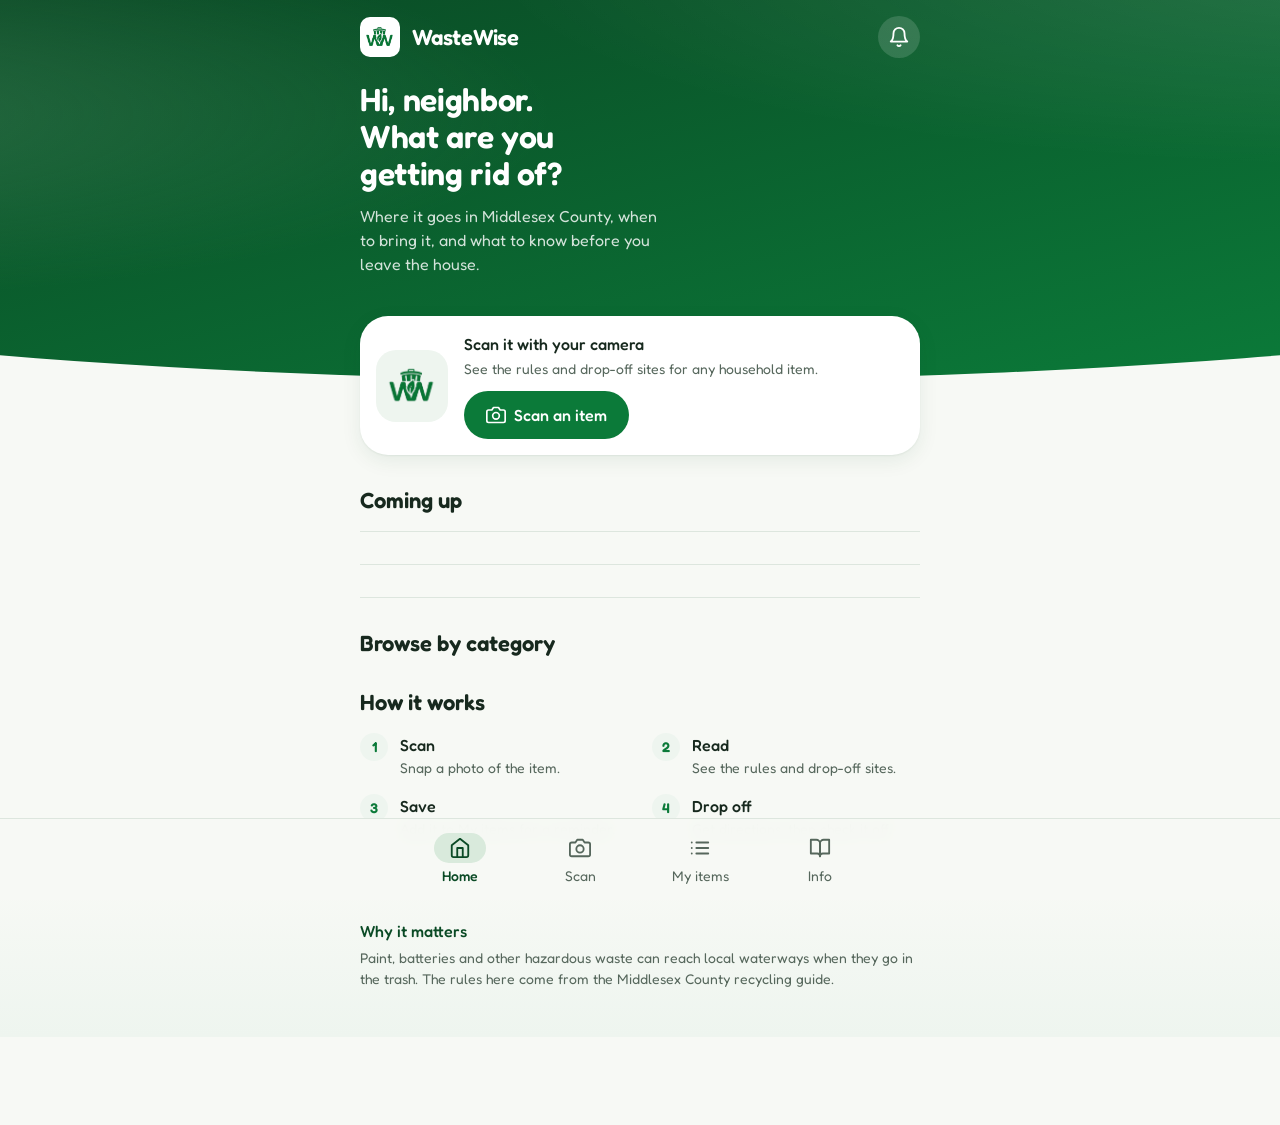
==== commit f75c9fdb: "Remove em dashes, tone down copy" ====
--- a/frontend/index.html
+++ b/frontend/index.html
@@ -31,8 +31,8 @@
     <div class="hero-panel">
       <img src="images/logo.png" alt="WasteWise logo" class="hero-logo" />
       <div class="hero-copy">
-        <p class="hero-label">Not sure where something goes?</p>
-        <p class="hero-or">Take a photo and we'll tell you.</p>
+        <p class="hero-label">Scan it with your camera</p>
+        <p class="hero-or">See the rules and drop-off sites for any household item.</p>
         <a href="scanner.html" class="scan-btn">
           <svg width="20" height="20" viewBox="0 0 24 24" fill="none" stroke="currentColor" stroke-width="2" stroke-linecap="round" stroke-linejoin="round"><path d="M23 19a2 2 0 0 1-2 2H3a2 2 0 0 1-2-2V8a2 2 0 0 1 2-2h4l2-3h6l2 3h4a2 2 0 0 1 2 2z"/><circle cx="12" cy="13" r="4"/></svg>
           Scan an item
@@ -55,7 +55,7 @@
   </section>
 
   <section class="home-section">
-    <h2 class="section-title">First time here?</h2>
+    <h2 class="section-title">How it works</h2>
     <ol class="how-list">
       <li><span class="how-num">1</span><div><strong>Scan</strong>Snap a photo of the item.</div></li>
       <li><span class="how-num">2</span><div><strong>Read</strong>See the rules and drop-off sites.</div></li>
--- a/frontend/css/style.css
+++ b/frontend/css/style.css
@@ -1,5 +1,5 @@
 /* =========================================================
-   WasteWise — shared styles
+   WasteWise shared styles
    Palette is built from the logo green (#0b7a39) only.
    Type: Fredoka, four sizes.
    ========================================================= */
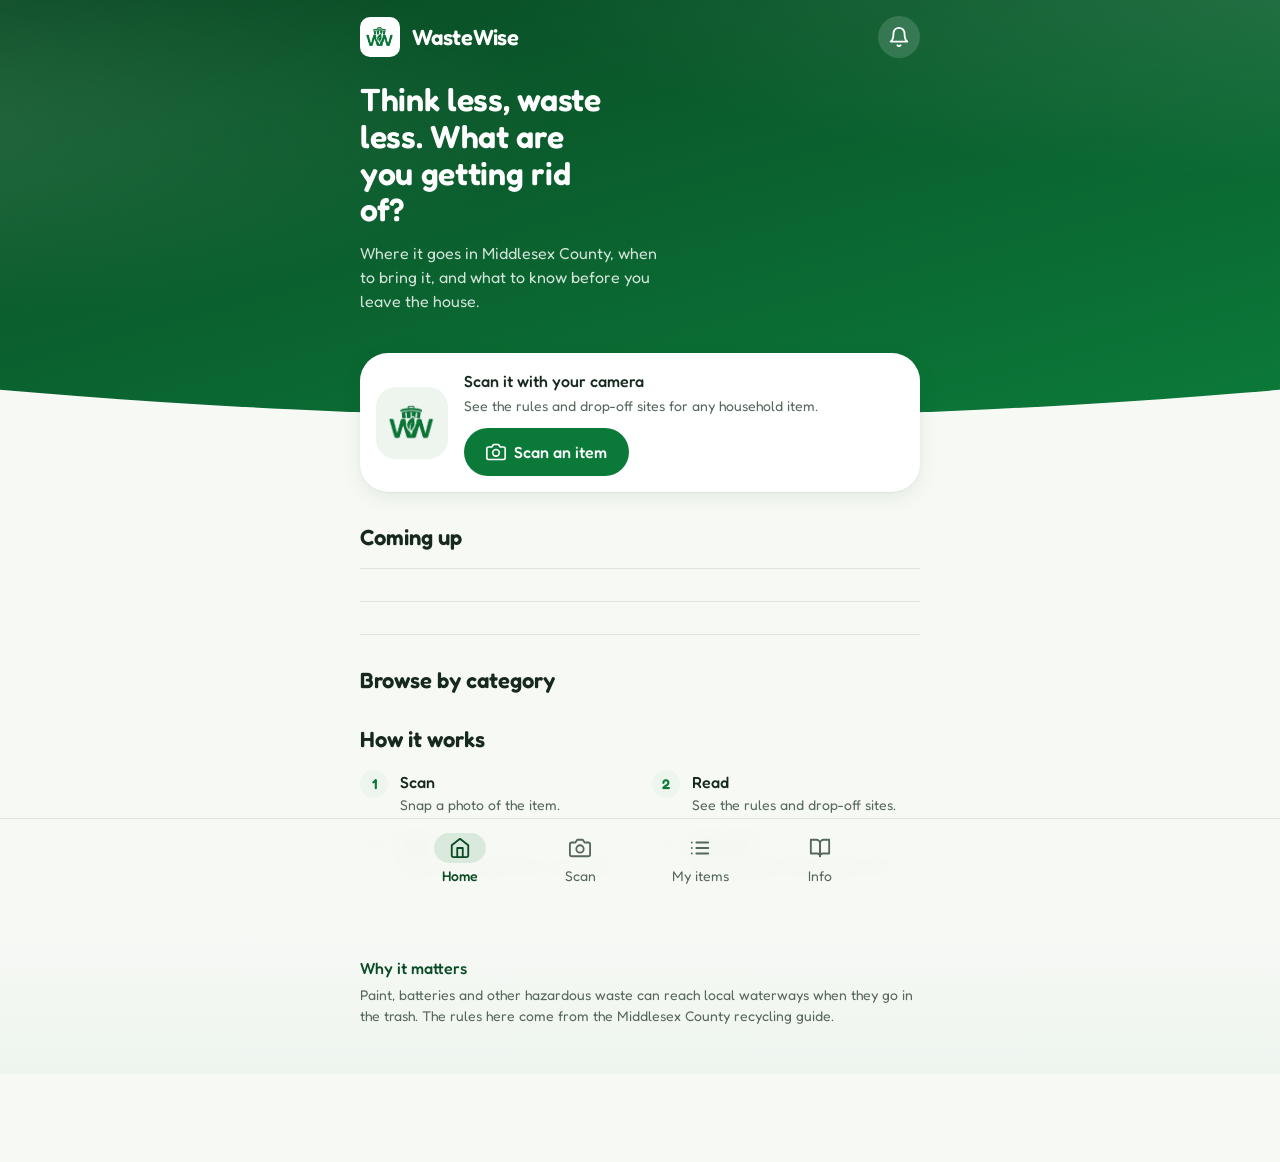
==== commit 08ca42ba: "Add home.js" ====
--- a/frontend/index.html
+++ b/frontend/index.html
@@ -22,7 +22,7 @@
         </div>
       </header>
 
-      <h1 class="home-greeting">Hi, neighbor. What are you getting rid of?</h1>
+      <h1 class="home-greeting">Think less, waste less. What are you getting rid of?</h1>
       <p class="home-sub">Where it goes in Middlesex County, when to bring it, and what to know before you leave the house.</p>
     </div>
   </div>
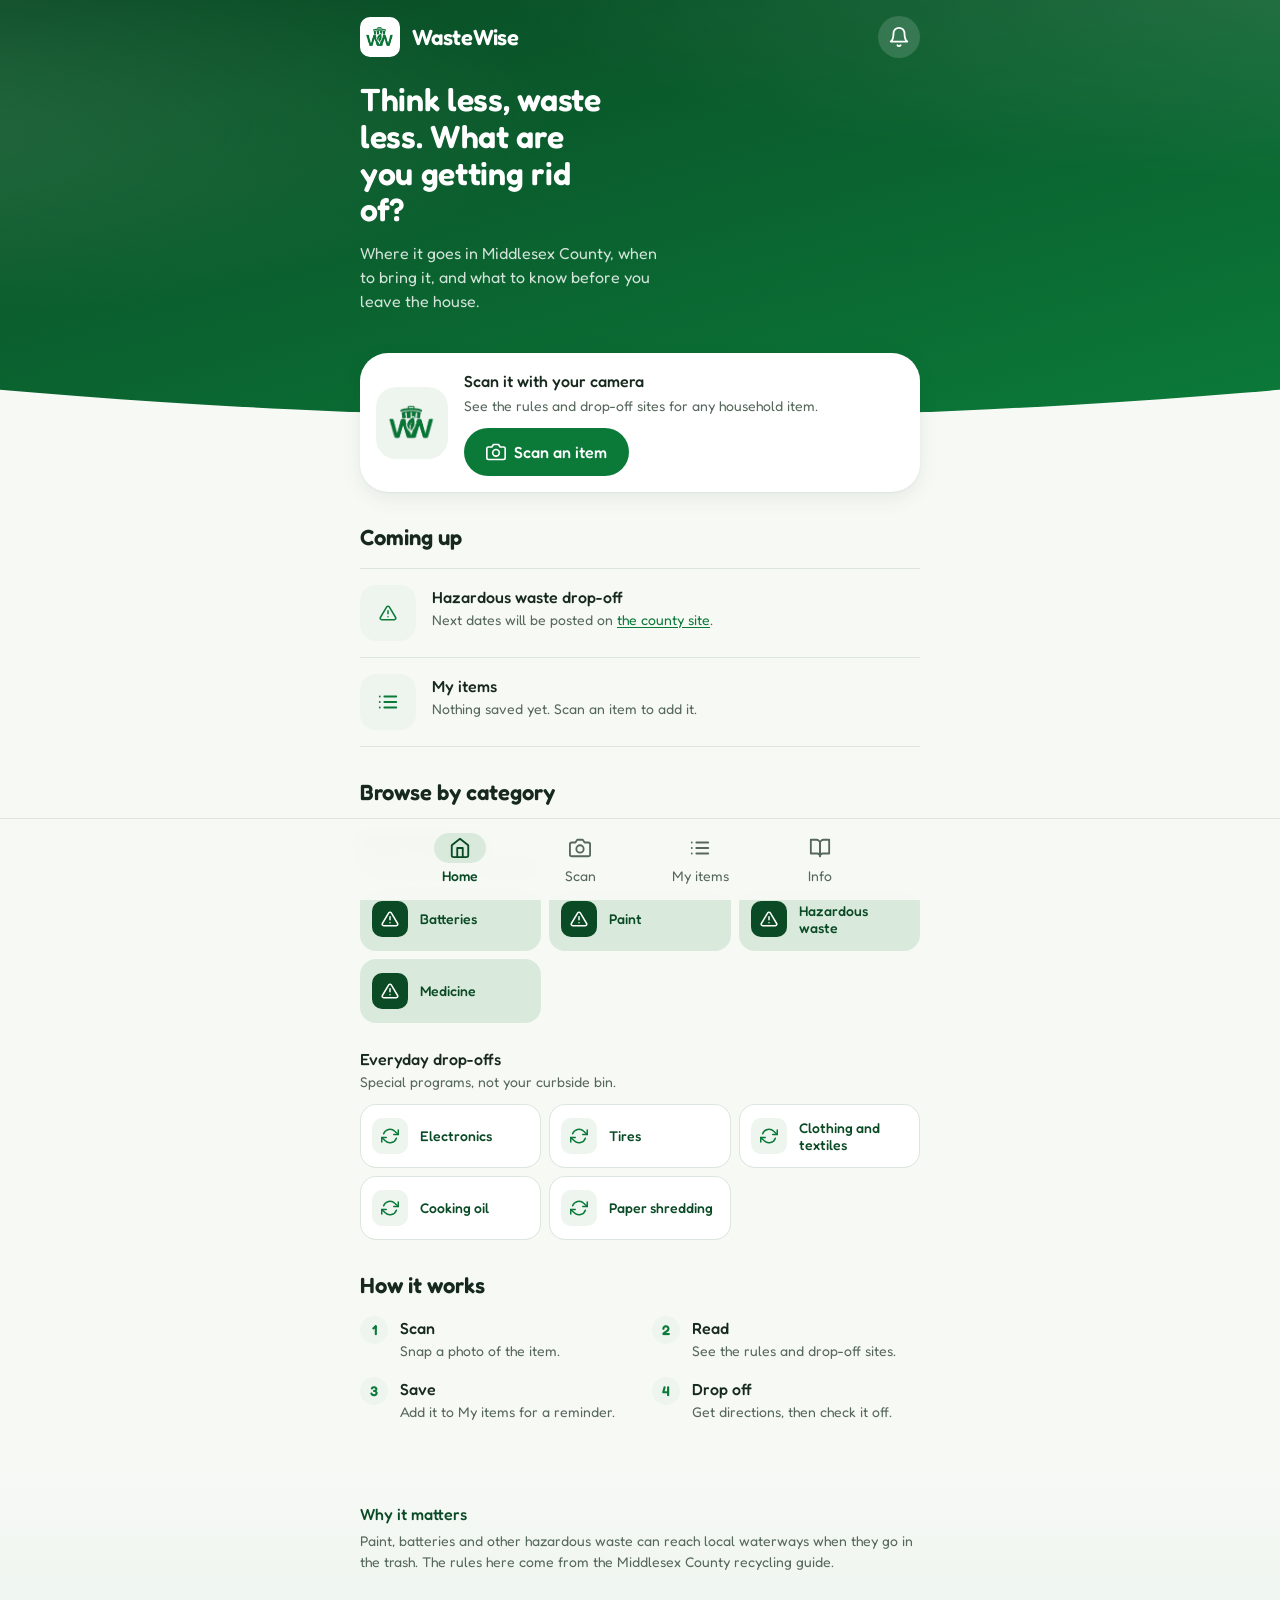
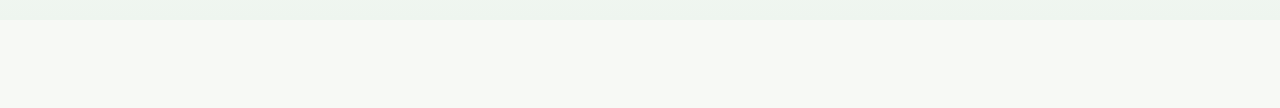
==== commit 545fafb3: "Make it an installable app, clean up" ====
--- a/frontend/index.html
+++ b/frontend/index.html
@@ -6,6 +6,13 @@
   <title>WasteWise | Middlesex County</title>
   <link rel="stylesheet" href="css/style.css" />
   <link rel="icon" type="image/png" href="images/logo.png" />
+  <meta name="theme-color" content="#0b7a39" />
+  <meta name="apple-mobile-web-app-capable" content="yes" />
+  <meta name="mobile-web-app-capable" content="yes" />
+  <meta name="apple-mobile-web-app-status-bar-style" content="default" />
+  <meta name="apple-mobile-web-app-title" content="WasteWise" />
+  <link rel="manifest" href="/manifest.json" />
+  <link rel="apple-touch-icon" href="/icons/apple-touch-icon.png" />
 </head>
 <body>
 
@@ -89,5 +96,6 @@
 
   <script src="js/reminders.js"></script>
   <script src="js/home.js"></script>
+  <script>if ('serviceWorker' in navigator) navigator.serviceWorker.register('/sw.js');</script>
 </body>
 </html>
--- a/frontend/css/style.css
+++ b/frontend/css/style.css
@@ -1,9 +1,3 @@
-/* =========================================================
-   WasteWise shared styles
-   Palette is built from the logo green (#0b7a39) only.
-   Type: Fredoka, four sizes.
-   ========================================================= */
-
 @import url("https://fonts.googleapis.com/css2?family=Fredoka:wght@400;500;600&display=swap");
 
 :root {
@@ -41,7 +35,7 @@
   --page: 560px;
 }
 
-/* ---------- Base ---------- */
+
 *, *::before, *::after { margin: 0; padding: 0; box-sizing: border-box; }
 
 body {
@@ -65,7 +59,7 @@
   *, *::before, *::after { animation: none !important; transition: none !important; }
 }
 
-/* ---------- Buttons ---------- */
+
 .scan-btn, .action-btn, .rescan-btn, .directions-btn, .clear-btn, .chat-send-btn, .notif-btn {
   display: inline-flex;
   align-items: center;
@@ -94,7 +88,7 @@
 .action-btn.secondary:hover, .rescan-btn:hover, .clear-btn:hover,
 .notif-btn.secondary:hover { background: var(--sage); }
 
-/* ---------- Header ---------- */
+
 .header { padding: var(--s4) var(--s4) var(--s3); background: var(--paper); }
 .header-inner {
   display: flex;
@@ -123,7 +117,7 @@
 .logo-text { font-size: var(--t-title); font-weight: 600; color: var(--forest); letter-spacing: -0.01em; }
 .tagline { max-width: var(--page); margin: var(--s1) auto 0; font-size: var(--t-small); color: var(--ink-soft); }
 
-/* ---------- Home: green band ---------- */
+
 .home-band {
   position: relative;
   overflow: hidden;
@@ -165,7 +159,7 @@
   border: 2px solid var(--forest);
 }
 
-/* ---------- Home: scan panel ---------- */
+
 .hero { position: relative; z-index: 1; max-width: calc(var(--page) + 32px); margin: -64px auto 0; padding: 0 var(--s4); }
 .hero-panel {
   display: flex;
@@ -189,7 +183,7 @@
 .hero-or { font-size: var(--t-small); color: var(--ink-soft); margin-top: 2px; }
 .hero .scan-btn { margin-top: var(--s3); padding: 12px 22px; font-size: var(--t-body); }
 
-/* ---------- Home: sections ---------- */
+
 .home-section { max-width: calc(var(--page) + 32px); margin: 0 auto; padding: var(--s6) var(--s4) 0; }
 .section-title { font-size: var(--t-title); font-weight: 600; color: var(--ink); line-height: 1.25; }
 
@@ -221,7 +215,7 @@
 .status-body a { color: var(--leaf); text-decoration: underline; text-underline-offset: 2px; }
 .status-due { color: var(--alert); font-weight: 500; }
 
-/* Category grid */
+
 .cat-group { margin-top: var(--s5); }
 .cat-group-title { font-weight: 500; color: var(--ink); }
 .cat-group-note { font-size: var(--t-small); color: var(--ink-soft); }
@@ -247,7 +241,7 @@
 .cat-btn.everyday .cat-icon { background: var(--mist); color: var(--leaf); }
 .cat-btn.everyday:hover { background: var(--mist); }
 
-/* First-time steps */
+
 .how-list { list-style: none; margin-top: var(--s4); display: grid; grid-template-columns: repeat(2, 1fr); gap: var(--s4) var(--s5); }
 .how-list li { display: flex; gap: var(--s3); font-size: var(--t-small); color: var(--ink-soft); }
 .how-list strong { display: block; font-size: var(--t-body); font-weight: 500; color: var(--ink); }
@@ -266,7 +260,7 @@
 .why-band p { max-width: var(--page); margin: 0 auto; font-size: var(--t-small); color: var(--ink-soft); }
 .why-band strong { display: block; font-size: var(--t-body); font-weight: 500; color: var(--forest); margin-bottom: var(--s1); }
 
-/* ---------- Bottom nav ---------- */
+
 .bottom-nav {
   position: fixed;
   left: 0; right: 0; bottom: 0;
@@ -298,13 +292,13 @@
 .nav-item.active svg { width: 52px; height: 30px; padding: 4px 15px; border-radius: var(--r-pill); background: var(--sage); }
 .nav-item:not(.active) svg { margin: 4px 0; }
 
-/* ---------- Inner pages ---------- */
+
 .scanner-wrap, .page-wrap { max-width: calc(var(--page) + 32px); margin: 0 auto; padding: var(--s3) var(--s4) var(--s5); }
 .page-title-row { display: flex; align-items: flex-end; justify-content: space-between; gap: var(--s3); margin-bottom: var(--s4); }
 .page-title { font-size: var(--t-display); font-weight: 600; line-height: 1.15; letter-spacing: -0.01em; color: var(--ink); }
 .clear-btn { padding: 8px 14px; font-size: var(--t-small); white-space: nowrap; }
 
-/* ---------- Scanner ---------- */
+
 .scanner-instruction { color: var(--ink-soft); margin-bottom: var(--s5); max-width: 36ch; }
 .upload-box {
   position: relative;
@@ -413,7 +407,7 @@
   font-size: var(--t-small);
 }
 
-/* ---------- My items ---------- */
+
 .filter-tabs { display: flex; gap: var(--s1); padding: var(--s1); margin-bottom: var(--s5); border-radius: var(--r-pill); background: var(--mist); }
 .filter-tab {
   flex: 1;
@@ -458,7 +452,7 @@
 .checkbox-wrap { display: flex; align-items: center; cursor: pointer; }
 .checkbox-wrap input { width: 26px; height: 26px; accent-color: var(--leaf); cursor: pointer; }
 
-/* ---------- Info page ---------- */
+
 .info-grid { display: grid; grid-template-columns: repeat(3, 1fr); gap: var(--s2); margin-bottom: var(--s5); }
 .info-cat-btn {
   min-height: 72px;
@@ -484,7 +478,7 @@
 .cat-detail-list li { font-size: var(--t-small); line-height: 1.7; }
 .cat-detail-list li::marker { color: var(--leaf); }
 
-/* ---------- Chatbot ---------- */
+
 .chatbot-wrap { padding: var(--s5) var(--s4) var(--s4); margin-bottom: var(--s5); border-radius: var(--r-lg); background: linear-gradient(180deg, var(--mist) 0%, var(--white) 70%); box-shadow: inset 0 0 0 1px var(--line); }
 .chatbot-title { font-size: var(--t-title); font-weight: 600; }
 .chatbot-subtitle { margin: var(--s1) 0 var(--s4); font-size: var(--t-small); color: var(--ink-soft); }
@@ -498,7 +492,7 @@
 .chat-input { flex: 1; min-width: 0; padding: 10px 14px; border: none; background: transparent; outline: none; }
 .chat-send-btn { padding: 10px 18px; }
 
-/* ---------- Reminders ---------- */
+
 .notif-header { display: flex; align-items: center; gap: var(--s3); max-width: var(--page); margin: 0 auto; padding: var(--s4) var(--s4) var(--s2); }
 .notif-header h1 { font-size: var(--t-display); font-weight: 600; line-height: 1.15; }
 .notif-back { width: 40px; height: 40px; display: grid; place-items: center; border-radius: var(--r-pill); background: var(--mist); color: var(--forest); }
@@ -530,7 +524,7 @@
 .notif-actions .notif-btn { padding: 7px 14px; }
 .notif-empty { padding: var(--s6) 0; color: var(--ink-soft); }
 
-/* ---------- Screen sizes ---------- */
+
 @media (min-width: 720px) {
   .home-band { padding-bottom: 104px; }
   .cat-grid { grid-template-columns: repeat(3, 1fr); }
